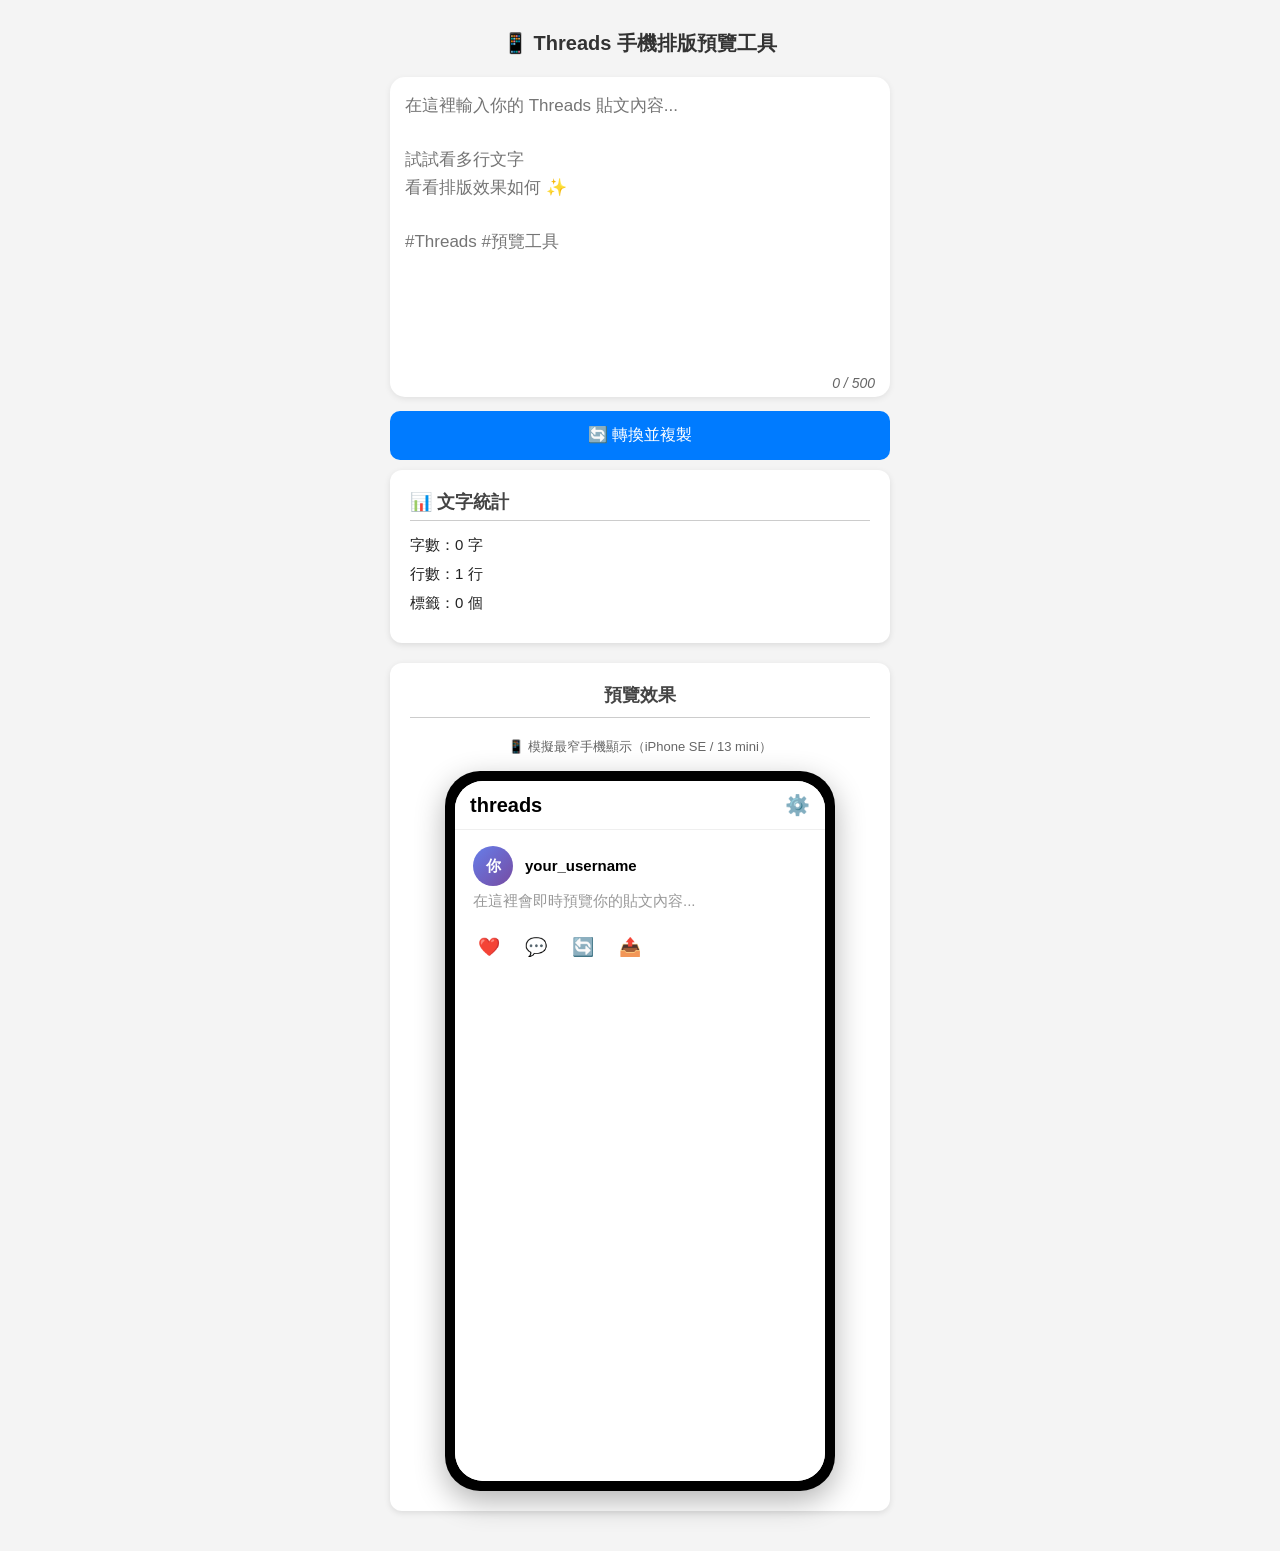
==== index.html @ c7e25f5c "2.3" ====
<!DOCTYPE html>
<html lang="zh-TW">

<head>
  <meta charset="UTF-8" />
  <meta name="viewport" content="width=device-width, initial-scale=1.0" />
  <title>Threads 手機排版預覽工具</title>
  <link rel="stylesheet" href="style.css" />
</head>

<body>
  <h2>📱 Threads 手機排版預覽工具</h2>

  <!-- 編輯區 -->
  <div class="textarea-container">
    <textarea 
      id="inputText" 
      maxlength="500" 
      placeholder="在這裡輸入你的 Threads 貼文內容...

試試看多行文字
看看排版效果如何 ✨

#Threads #預覽工具"></textarea>
    <span id="charCount">0 / 500</span>
  </div>

  <!-- 按鈕區 -->
  <button class="convert-btn blue" onclick="convertAndCopy()">🔄 轉換並複製</button>

  <!-- 統計資訊區 -->
  <div class="analysis-container">
    <h3>📊 文字統計</h3>
    <div id="wordCount">字數：0 字</div>
    <div id="lineCount">行數：0 行</div>
    <div id="hashtagCount">標籤：0 個</div>
  </div>

  <!-- Threads 手機預覽區 -->
  <div class="preview-section">
    <h3>預覽效果</h3>
    <p style="text-align: center; color: #666; font-size: 13px; margin-bottom: 15px;">
      📱 模擬最窄手機顯示（iPhone SE / 13 mini）
    </p>
    <div class="phone-mockup">
      <div class="phone-screen">
        <div class="threads-header">
          <div class="threads-logo">threads</div>
          <div class="settings-icon">⚙️</div>
        </div>
        
        <div class="threads-post">
          <div class="post-header">
            <div class="avatar">你</div>
            <div class="post-info">
              <div class="username">your_username</div>
            </div>
          </div>
          
          <div class="post-content" id="previewContent">
            在這裡會即時預覽你的貼文內容...
          </div>

          <div class="post-actions">
            <button class="action-btn">❤️</button>
            <button class="action-btn">💬</button>
            <button class="action-btn">🔄</button>
            <button class="action-btn">📤</button>
          </div>
        </div>
      </div>
    </div>
  </div>

  <!-- 提示訊息 -->
  <div class="toast" id="toast">已複製到剪貼簿！</div>

  <script src="script.js"></script>
</body>

</html>
---- style.css ----
/* 基礎樣式 */
body {
  width: 100vw;
  height: 100%;
  overflow-x: hidden;
  margin: 0;
  padding: 20px;
  font-family: Arial, sans-serif;
  background-color: #f4f4f4;
  text-align: center;
}

* {
  box-sizing: border-box;
  margin: 0;
  padding: 0;
}

h2 {
  color: #333;
  font-size: 20px;
  margin-top: 10px;
  margin-bottom: 20px;
}

/* 文字輸入區 */
.textarea-container {
  position: relative;
  width: 90%;
  max-width: 500px;
  margin: 0 auto 0 auto;
}

textarea {
  overflow-y: auto;
  width: 100%;
  height: 320px;
  font-size: 17px;
  line-height: 1.6;
  border: none;
  border-radius: 15px;
  padding: 15px;
  background-color: #fff;
  box-shadow: 0 2px 6px rgba(0, 0, 0, 0.08);
  resize: none;
  font-family: 'jfOpenHuninn', sans-serif;
  box-sizing: border-box;
}

textarea:focus {
  outline: none;
  box-shadow: 0 2px 10px rgba(0, 123, 255, 0.2);
}

#charCount {
  position: absolute;
  bottom: 10px;
  right: 15px;
  font-size: 14px;
  color: #666;
  font-family: Arial, sans-serif;
  font-style: italic;
}

#charCount.exceed {
  color: red;
  font-weight: bold;
}

/* 按鈕樣式 */
button {
  width: 90%;
  max-width: 500px;
  padding: 14px;
  font-size: 16px;
  border: none;
  border-radius: 10px;
  cursor: pointer;
  margin: 10px auto;
  display: block;
  transition: all 0.3s;
}

.convert-btn {
  color: white;
  transition: background-color 0.3s;
}

.convert-btn.blue {
  background-color: #007bff;
}

.convert-btn.orange {
  background-color: #ff9800;
}

.convert-btn.after {
  background-color: #28a745;
}

button:hover {
  opacity: 0.9;
  transform: translateY(-1px);
}

button:active {
  transform: translateY(0);
}

/* 統計分析區 */
.analysis-container {
  background-color: #fff;
  border-radius: 12px;
  box-shadow: 0 2px 6px rgba(0, 0, 0, 0.1);
  padding: 20px;
  width: 90%;
  max-width: 500px;
  margin-top: 0;
  margin-left: auto;
  margin-right: auto;
  text-align: left;
}

.analysis-container h3 {
  font-size: 18px;
  margin-bottom: 15px;
  color: #444;
  border-bottom: 1px solid #ccc;
  padding-bottom: 6px;
}

.analysis-container div {
  margin-bottom: 10px;
  font-size: 15px;
  color: #222;
  font-family: 'jfOpenHuninn', sans-serif;
}

/* Threads 預覽區 */
.preview-section {
  background-color: #fff;
  border-radius: 12px;
  box-shadow: 0 2px 6px rgba(0, 0, 0, 0.1);
  padding: 20px;
  width: 90%;
  max-width: 500px;
  margin: 20px auto;
}

.preview-section h3 {
  font-size: 18px;
  margin-bottom: 20px;
  color: #444;
  text-align: center;
  border-bottom: 1px solid #ccc;
  padding-bottom: 10px;
}

/* 手機模擬器 */
.phone-mockup {
  background: #000;
  border-radius: 35px;
  padding: 10px;
  box-shadow: 0 10px 30px rgba(0, 0, 0, 0.3);
  width: 100%;
  max-width: 390px;
  margin: 0 auto;
}

.phone-screen {
  background: #fff;
  border-radius: 28px;
  overflow: hidden;
  height: 700px;
  display: flex;
  flex-direction: column;
  width: 100%;
}

/* Threads 標題列 */
.threads-header {
  background: #fff;
  padding: 12px 15px;
  border-bottom: 1px solid #efefef;
  display: flex;
  align-items: center;
  justify-content: space-between;
  flex-shrink: 0;
}

.threads-logo {
  font-size: 20px;
  font-weight: 700;
  color: #000;
  font-family: -apple-system, BlinkMacSystemFont, "Segoe UI", Roboto, Helvetica, Arial, sans-serif;
}

.settings-icon {
  font-size: 20px;
}

/* Threads 貼文區 */
.threads-post {
  flex: 1;
  overflow-y: auto;
  padding: 16px 18px;
  background: #fff;
}

.post-header {
  display: flex;
  gap: 12px;
  margin-bottom: 4px;
  align-items: center;
  justify-content: flex-start;
}

.avatar {
  width: 40px;
  height: 40px;
  border-radius: 50%;
  background: linear-gradient(135deg, #667eea 0%, #764ba2 100%);
  display: flex;
  align-items: center;
  justify-content: center;
  color: white;
  font-weight: 600;
  flex-shrink: 0;
  font-size: 15px;
}

.post-info {
  flex: 0 1 auto;
  min-width: 0;
  display: flex;
  align-items: center;
}

.username {
  font-weight: 600;
  font-size: 15px;
  color: #000;
  font-family: -apple-system, BlinkMacSystemFont, "Segoe UI", Roboto, Helvetica, Arial, sans-serif;
  line-height: 1.2;
  white-space: nowrap;
  text-align: left;
}

.post-content {
  font-size: 15px;
  line-height: 1.4;
  color: #000;
  white-space: pre-wrap;
  word-wrap: break-word;
  word-break: normal;
  overflow-wrap: break-word;
  margin-top: 4px;
  font-family: 'jfOpenHuninn', -apple-system, BlinkMacSystemFont, "Segoe UI", Roboto, Helvetica, Arial, sans-serif;
  text-align: left;
  padding-right: 8px;
  min-height: 20px;
}

/* 貼文互動按鈕 */
.post-actions {
  display: flex;
  gap: 15px;
  margin-top: 12px;
  padding-top: 8px;
}

.action-btn {
  font-size: 18px;
  color: #666;
  cursor: pointer;
  background: none;
  border: none;
  padding: 5px;
  width: auto;
  margin: 0;
}

.action-btn:hover {
  opacity: 0.7;
  transform: scale(1.1);
}

/* 提示訊息 */
.toast {
  position: fixed;
  top: 20px;
  left: 50%;
  transform: translateX(-50%) translateY(-20px);
  background: #28a745;
  color: white;
  padding: 12px 20px;
  border-radius: 10px;
  box-shadow: 0 4px 12px rgba(0, 0, 0, 0.2);
  opacity: 0;
  transition: all 0.3s;
  z-index: 1000;
  font-size: 14px;
}

.toast.show {
  opacity: 1;
  transform: translateX(-50%) translateY(0);
}

/* 滾動條樣式 */
.threads-post::-webkit-scrollbar {
  width: 5px;
}

.threads-post::-webkit-scrollbar-track {
  background: #f1f1f1;
}

.threads-post::-webkit-scrollbar-thumb {
  background: #ccc;
  border-radius: 3px;
}

.threads-post::-webkit-scrollbar-thumb:hover {
  background: #999;
}

/* 字體 */
@font-face {
  font-family: 'jfOpenHuninn';
  src: url('fonts/jf-openhuninn-2.1.ttf') format('truetype');
  font-weight: normal;
  font-style: normal;
}

/* 響應式設計 */
@media (max-width: 600px) {
  body {
    padding: 15px;
  }

  h2 {
    font-size: 18px;
  }

  textarea {
    height: 280px;
    font-size: 16px;
  }

  .phone-mockup {
    max-width: 100%;
    width: 360px;
  }

  .phone-screen {
    height: 650px;
  }

  button {
    font-size: 15px;
    padding: 12px;
  }
  
  .preview-section {
    padding: 15px;
  }
}
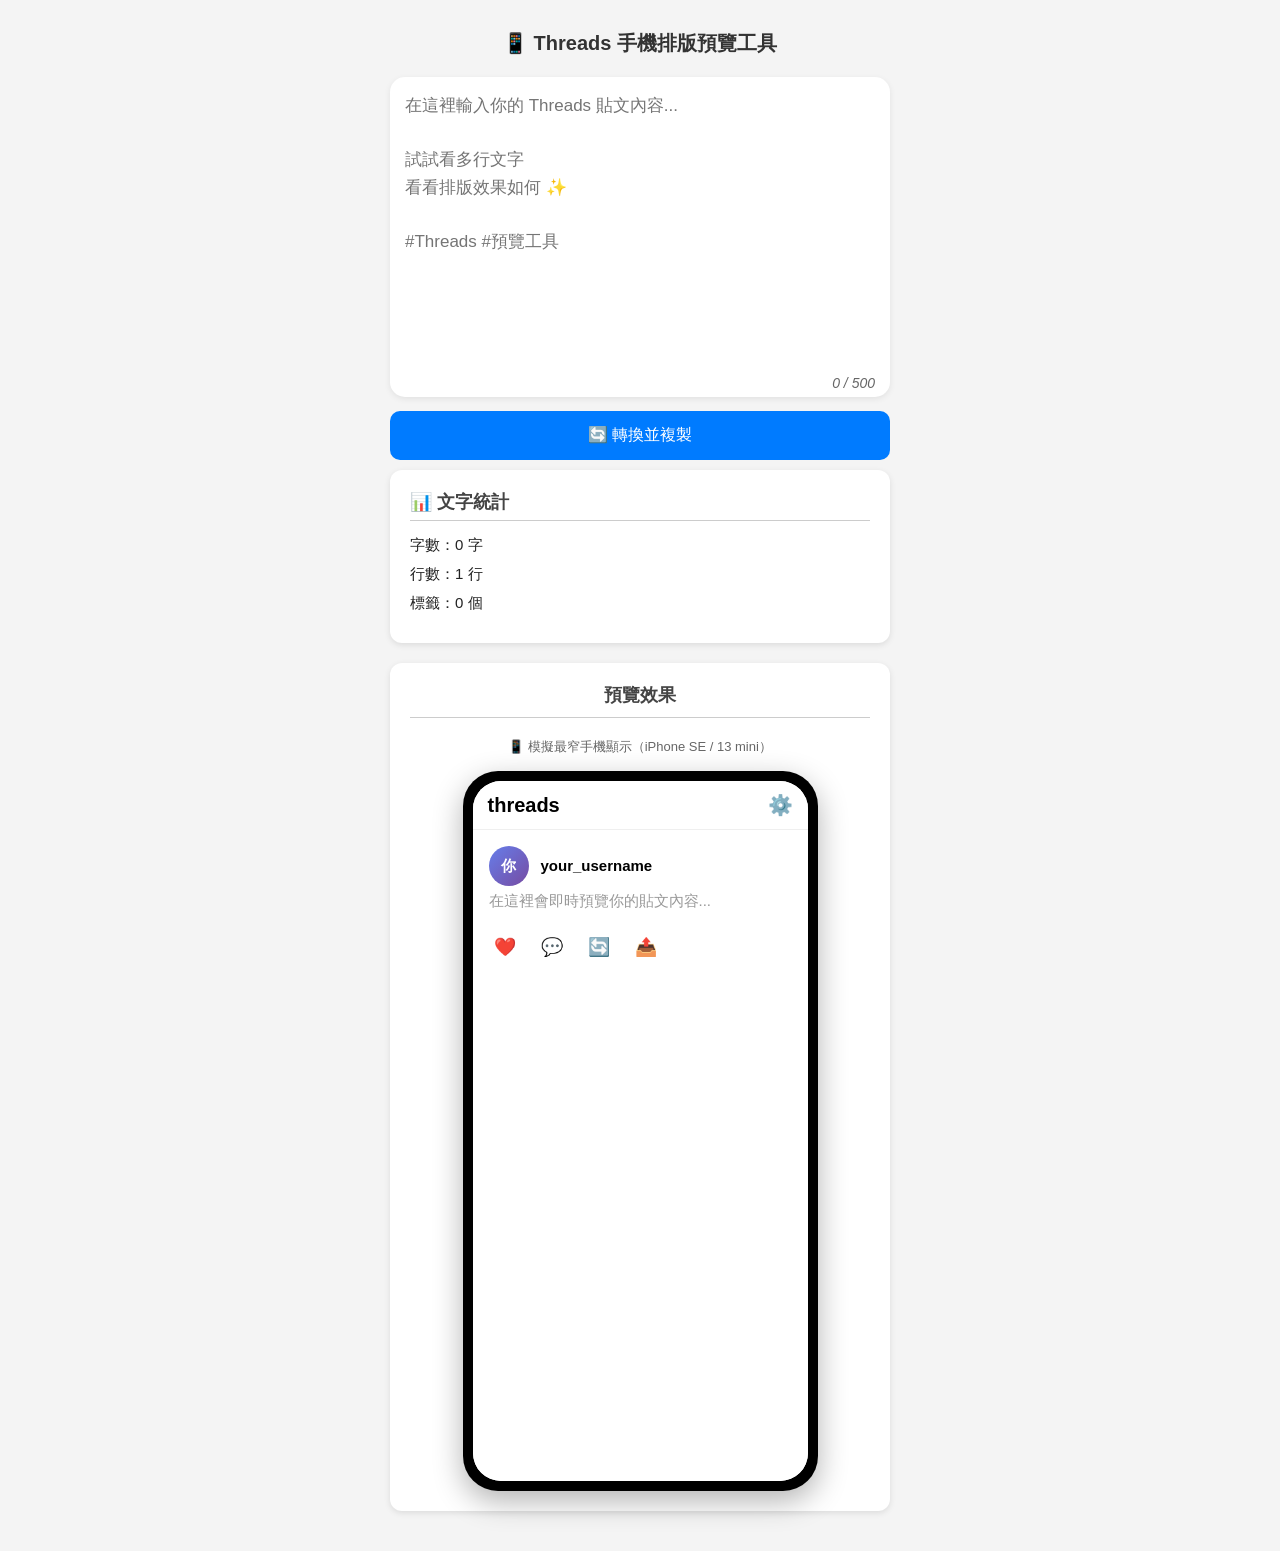
==== commit 98c9d365: "2.4 RWD" ====
--- a/index.html
+++ b/index.html
@@ -78,4 +78,4 @@
   <script src="script.js"></script>
 </body>
 
-</html>
+</html>
--- a/style.css
+++ b/style.css
@@ -163,7 +163,7 @@
   padding: 10px;
   box-shadow: 0 10px 30px rgba(0, 0, 0, 0.3);
   width: 100%;
-  max-width: 390px;
+  max-width: 355px;
   margin: 0 auto;
 }
 
@@ -203,7 +203,7 @@
 .threads-post {
   flex: 1;
   overflow-y: auto;
-  padding: 16px 18px;
+  padding: 16px 16px;
   background: #fff;
 }
 
@@ -257,8 +257,9 @@
   margin-top: 4px;
   font-family: 'jfOpenHuninn', -apple-system, BlinkMacSystemFont, "Segoe UI", Roboto, Helvetica, Arial, sans-serif;
   text-align: left;
-  padding-right: 8px;
+  padding-right: 4px;
   min-height: 20px;
+  max-width: 100%;
 }
 
 /* 貼文互動按鈕 */
@@ -350,7 +351,7 @@
 
   .phone-mockup {
     max-width: 100%;
-    width: 360px;
+    width: 335px;
   }
 
   .phone-screen {
@@ -365,4 +366,4 @@
   .preview-section {
     padding: 15px;
   }
-}
+}
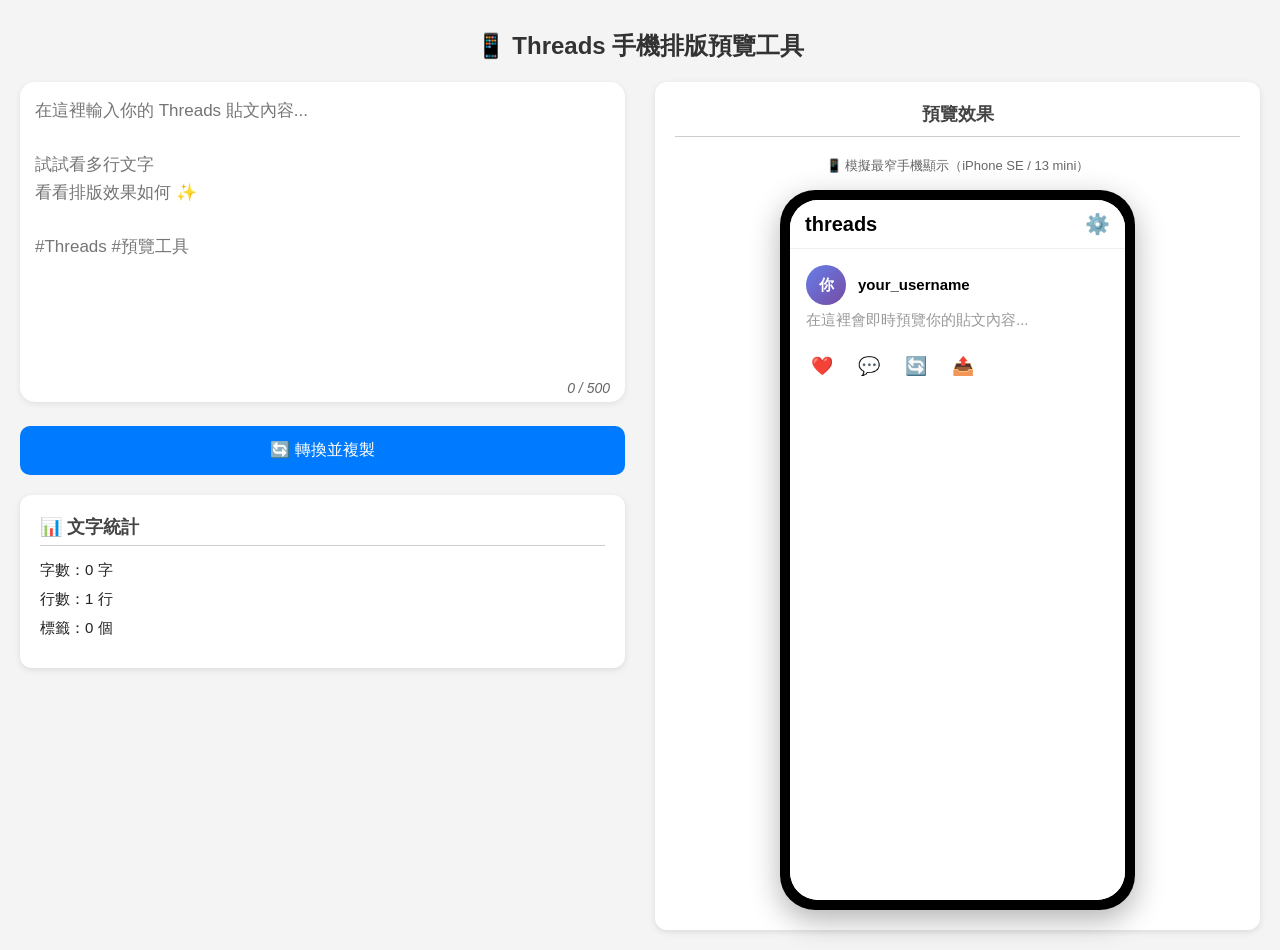
==== commit 2b3923fa: "2.5 RWD" ====
--- a/index.html
+++ b/index.html
@@ -11,61 +11,69 @@
 <body>
   <h2>📱 Threads 手機排版預覽工具</h2>
 
-  <!-- 編輯區 -->
-  <div class="textarea-container">
-    <textarea 
-      id="inputText" 
-      maxlength="500" 
-      placeholder="在這裡輸入你的 Threads 貼文內容...
+  <div class="main-container">
+    <!-- 左側：編輯區 -->
+    <div class="left-section">
+      <!-- 編輯區 -->
+      <div class="textarea-container">
+        <textarea 
+          id="inputText" 
+          maxlength="500" 
+          placeholder="在這裡輸入你的 Threads 貼文內容...
 
 試試看多行文字
 看看排版效果如何 ✨
 
 #Threads #預覽工具"></textarea>
-    <span id="charCount">0 / 500</span>
-  </div>
+        <span id="charCount">0 / 500</span>
+      </div>
 
-  <!-- 按鈕區 -->
-  <button class="convert-btn blue" onclick="convertAndCopy()">🔄 轉換並複製</button>
+      <!-- 按鈕區 -->
+      <button class="convert-btn blue" onclick="convertAndCopy()">🔄 轉換並複製</button>
 
-  <!-- 統計資訊區 -->
-  <div class="analysis-container">
-    <h3>📊 文字統計</h3>
-    <div id="wordCount">字數：0 字</div>
-    <div id="lineCount">行數：0 行</div>
-    <div id="hashtagCount">標籤：0 個</div>
-  </div>
+      <!-- 統計資訊區 -->
+      <div class="analysis-container">
+        <h3>📊 文字統計</h3>
+        <div id="wordCount">字數：0 字</div>
+        <div id="lineCount">行數：0 行</div>
+        <div id="hashtagCount">標籤：0 個</div>
+      </div>
+    </div>
 
-  <!-- Threads 手機預覽區 -->
-  <div class="preview-section">
-    <h3>預覽效果</h3>
-    <p style="text-align: center; color: #666; font-size: 13px; margin-bottom: 15px;">
-      📱 模擬最窄手機顯示（iPhone SE / 13 mini）
-    </p>
-    <div class="phone-mockup">
-      <div class="phone-screen">
-        <div class="threads-header">
-          <div class="threads-logo">threads</div>
-          <div class="settings-icon">⚙️</div>
-        </div>
-        
-        <div class="threads-post">
-          <div class="post-header">
-            <div class="avatar">你</div>
-            <div class="post-info">
-              <div class="username">your_username</div>
+    <!-- 右側：預覽區 -->
+    <div class="right-section">
+      <!-- Threads 手機預覽區 -->
+      <div class="preview-section">
+        <h3>預覽效果</h3>
+        <p style="text-align: center; color: #666; font-size: 13px; margin-bottom: 15px;">
+          📱 模擬最窄手機顯示（iPhone SE / 13 mini）
+        </p>
+        <div class="phone-mockup">
+          <div class="phone-screen">
+            <div class="threads-header">
+              <div class="threads-logo">threads</div>
+              <div class="settings-icon">⚙️</div>
             </div>
-          </div>
-          
-          <div class="post-content" id="previewContent">
-            在這裡會即時預覽你的貼文內容...
-          </div>
+            
+            <div class="threads-post">
+              <div class="post-header">
+                <div class="avatar">你</div>
+                <div class="post-info">
+                  <div class="username">your_username</div>
+                </div>
+              </div>
+              
+              <div class="post-content" id="previewContent">
+                在這裡會即時預覽你的貼文內容...
+              </div>
 
-          <div class="post-actions">
-            <button class="action-btn">❤️</button>
-            <button class="action-btn">💬</button>
-            <button class="action-btn">🔄</button>
-            <button class="action-btn">📤</button>
+              <div class="post-actions">
+                <button class="action-btn">❤️</button>
+                <button class="action-btn">💬</button>
+                <button class="action-btn">🔄</button>
+                <button class="action-btn">📤</button>
+              </div>
+            </div>
           </div>
         </div>
       </div>
--- a/style.css
+++ b/style.css
@@ -7,7 +7,6 @@
   padding: 20px;
   font-family: Arial, sans-serif;
   background-color: #f4f4f4;
-  text-align: center;
 }
 
 * {
@@ -18,17 +17,41 @@
 
 h2 {
   color: #333;
-  font-size: 20px;
+  font-size: 24px;
   margin-top: 10px;
   margin-bottom: 20px;
+  text-align: center;
+}
+
+/* 主容器 - 左右分割 */
+.main-container {
+  display: grid;
+  grid-template-columns: 1fr 1fr;
+  gap: 30px;
+  max-width: 1400px;
+  margin: 0 auto;
+  align-items: start;
+}
+
+/* 左側編輯區容器 */
+.left-section {
+  display: flex;
+  flex-direction: column;
+  gap: 20px;
+}
+
+/* 右側預覽區容器 */
+.right-section {
+  position: sticky;
+  top: 20px;
 }
 
 /* 文字輸入區 */
 .textarea-container {
   position: relative;
-  width: 90%;
-  max-width: 500px;
-  margin: 0 auto 0 auto;
+  width: 100%;
+  max-width: 100%;
+  margin: 0 auto;
 }
 
 textarea {
@@ -43,7 +66,7 @@
   background-color: #fff;
   box-shadow: 0 2px 6px rgba(0, 0, 0, 0.08);
   resize: none;
-  font-family: 'jfOpenHuninn', sans-serif;
+  font-family: Arial, sans-serif;
   box-sizing: border-box;
 }
 
@@ -69,14 +92,14 @@
 
 /* 按鈕樣式 */
 button {
-  width: 90%;
-  max-width: 500px;
+  width: 100%;
+  max-width: 100%;
   padding: 14px;
   font-size: 16px;
   border: none;
   border-radius: 10px;
   cursor: pointer;
-  margin: 10px auto;
+  margin: 0;
   display: block;
   transition: all 0.3s;
 }
@@ -113,11 +136,9 @@
   border-radius: 12px;
   box-shadow: 0 2px 6px rgba(0, 0, 0, 0.1);
   padding: 20px;
-  width: 90%;
-  max-width: 500px;
-  margin-top: 0;
-  margin-left: auto;
-  margin-right: auto;
+  width: 100%;
+  max-width: 100%;
+  margin: 0;
   text-align: left;
 }
 
@@ -133,7 +154,7 @@
   margin-bottom: 10px;
   font-size: 15px;
   color: #222;
-  font-family: 'jfOpenHuninn', sans-serif;
+  font-family: Arial, sans-serif;
 }
 
 /* Threads 預覽區 */
@@ -142,9 +163,9 @@
   border-radius: 12px;
   box-shadow: 0 2px 6px rgba(0, 0, 0, 0.1);
   padding: 20px;
-  width: 90%;
-  max-width: 500px;
-  margin: 20px auto;
+  width: 100%;
+  max-width: 100%;
+  margin: 0;
 }
 
 .preview-section h3 {
@@ -255,7 +276,7 @@
   word-break: normal;
   overflow-wrap: break-word;
   margin-top: 4px;
-  font-family: 'jfOpenHuninn', -apple-system, BlinkMacSystemFont, "Segoe UI", Roboto, Helvetica, Arial, sans-serif;
+  font-family: Arial, -apple-system, BlinkMacSystemFont, "Segoe UI", Roboto, Helvetica, sans-serif;
   text-align: left;
   padding-right: 4px;
   min-height: 20px;
@@ -326,15 +347,23 @@
   background: #999;
 }
 
-/* 字體 */
-@font-face {
-  font-family: 'jfOpenHuninn';
-  src: url('fonts/jf-openhuninn-2.1.ttf') format('truetype');
-  font-weight: normal;
-  font-style: normal;
-}
-
-/* 響應式設計 */
+/* 響應式設計 - 平板及手機 */
+@media (max-width: 968px) {
+  .main-container {
+    grid-template-columns: 1fr;
+    gap: 20px;
+  }
+
+  .right-section {
+    position: static;
+  }
+
+  h2 {
+    font-size: 20px;
+  }
+}
+
+/* 響應式設計 - 手機 */
 @media (max-width: 600px) {
   body {
     padding: 15px;
@@ -345,7 +374,7 @@
   }
 
   textarea {
-    height: 280px;
+    height: 250px;
     font-size: 16px;
   }
 
@@ -355,7 +384,7 @@
   }
 
   .phone-screen {
-    height: 650px;
+    height: 600px;
   }
 
   button {
@@ -366,4 +395,8 @@
   .preview-section {
     padding: 15px;
   }
+
+  .analysis-container {
+    padding: 15px;
+  }
 }
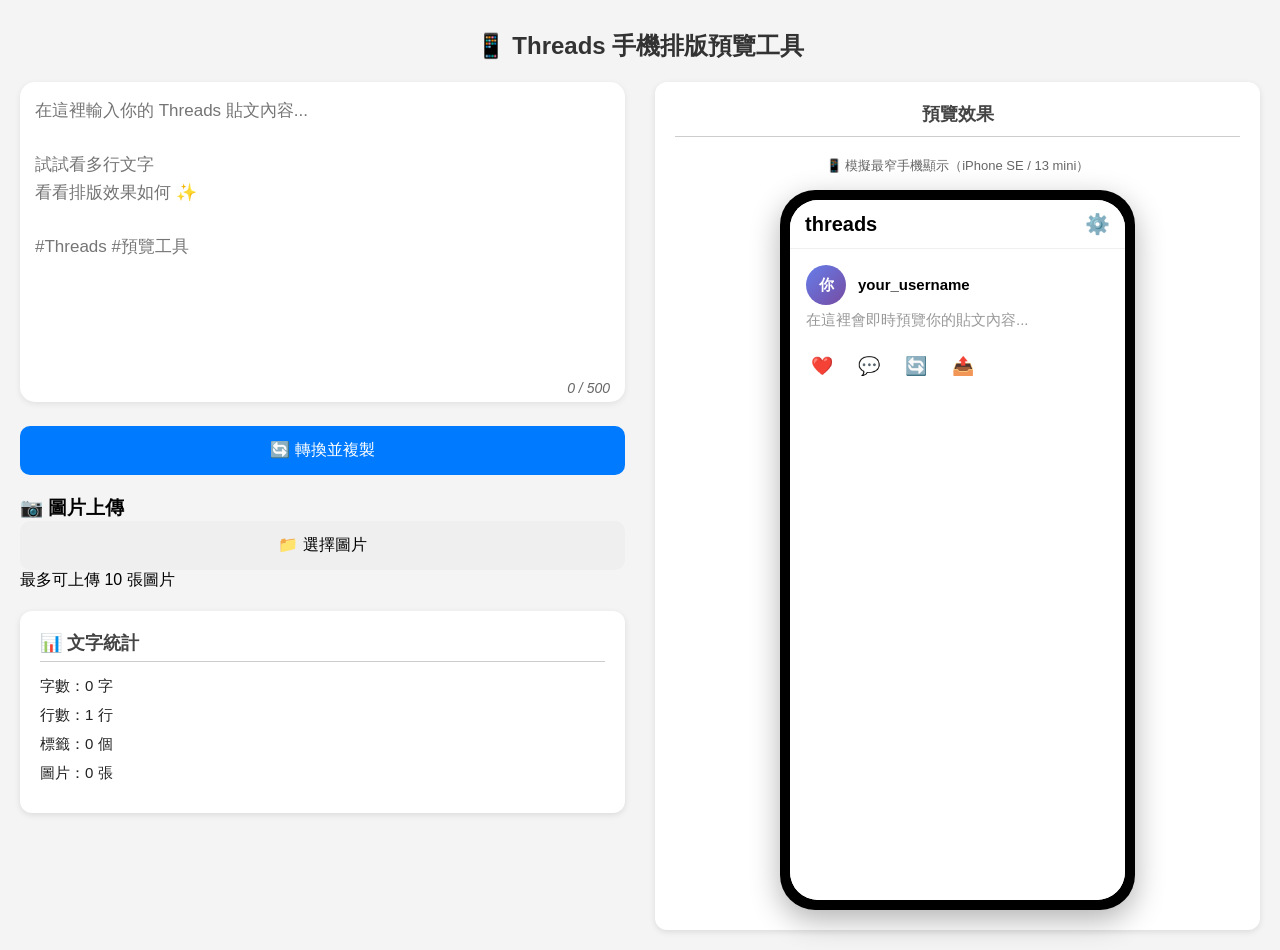
==== commit ac37cff7: "2.6" ====
--- a/index.html
+++ b/index.html
@@ -31,12 +31,26 @@
       <!-- 按鈕區 -->
       <button class="convert-btn blue" onclick="convertAndCopy()">🔄 轉換並複製</button>
 
+      <!-- 圖片上傳區 -->
+      <div class="image-upload-container">
+        <h3>📷 圖片上傳</h3>
+        <input type="file" id="imageInput" accept="image/*" multiple style="display: none;" onchange="handleImageUpload(event)" />
+        <button class="upload-btn" onclick="document.getElementById('imageInput').click()">
+          📁 選擇圖片
+        </button>
+        <p class="upload-hint">最多可上傳 10 張圖片</p>
+        
+        <!-- 圖片預覽區 -->
+        <div id="imagePreviewContainer" class="image-preview-grid"></div>
+      </div>
+
       <!-- 統計資訊區 -->
       <div class="analysis-container">
         <h3>📊 文字統計</h3>
         <div id="wordCount">字數：0 字</div>
         <div id="lineCount">行數：0 行</div>
         <div id="hashtagCount">標籤：0 個</div>
+        <div id="imageCount">圖片：0 張</div>
       </div>
     </div>
 
@@ -67,6 +81,9 @@
                 在這裡會即時預覽你的貼文內容...
               </div>
 
+              <!-- 預覽區的圖片 -->
+              <div id="previewImages" class="preview-images"></div>
+
               <div class="post-actions">
                 <button class="action-btn">❤️</button>
                 <button class="action-btn">💬</button>
@@ -86,4 +103,4 @@
   <script src="script.js"></script>
 </body>
 
-</html>+</html>
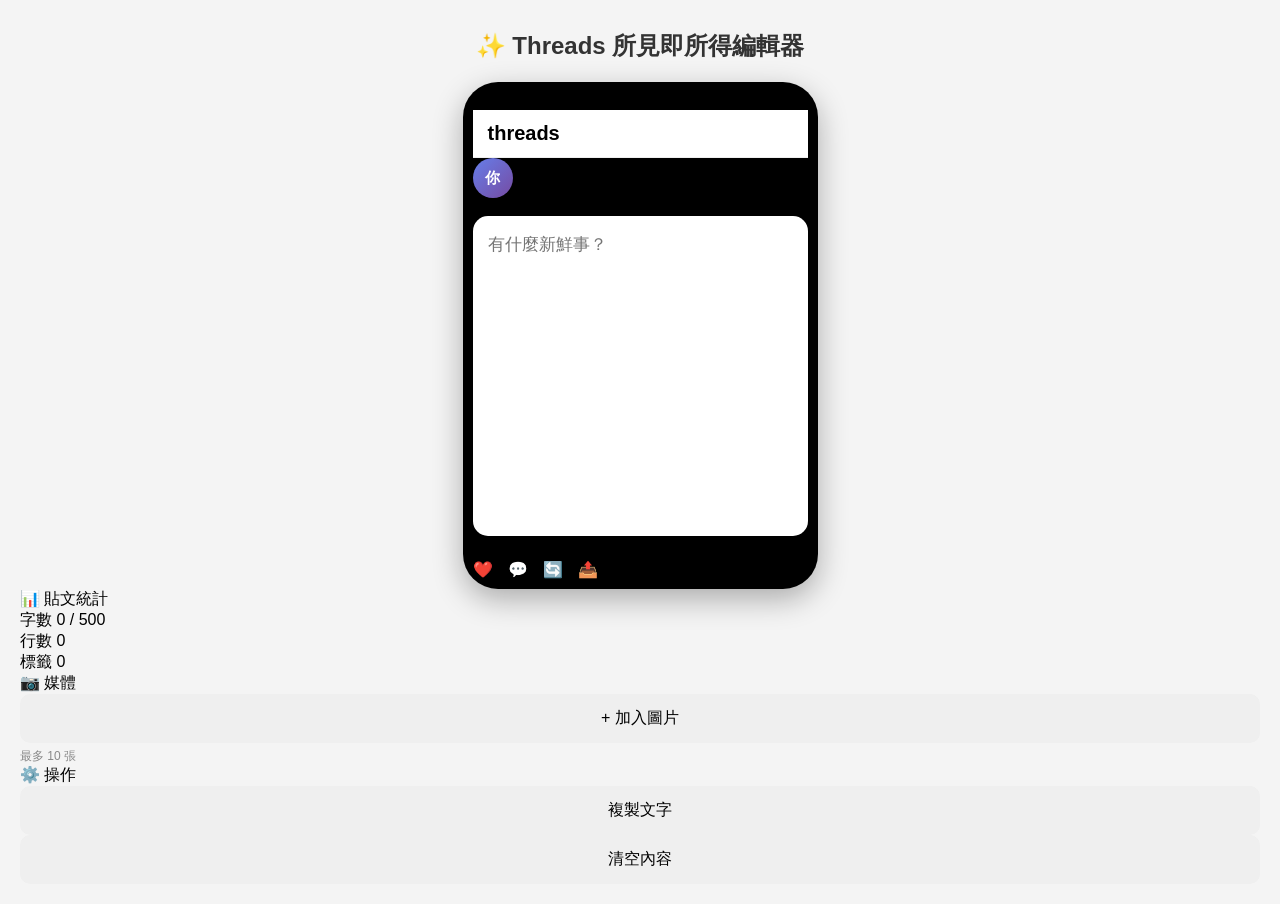
==== commit fdffdb12: "3.0" ====
--- a/index.html
+++ b/index.html
@@ -4,103 +4,78 @@
 <head>
   <meta charset="UTF-8" />
   <meta name="viewport" content="width=device-width, initial-scale=1.0" />
-  <title>Threads 手機排版預覽工具</title>
+  <title>Threads 所見即所得編輯器</title>
   <link rel="stylesheet" href="style.css" />
 </head>
 
 <body>
-  <h2>📱 Threads 手機排版預覽工具</h2>
 
-  <div class="main-container">
-    <!-- 左側：編輯區 -->
-    <div class="left-section">
-      <!-- 編輯區 -->
-      <div class="textarea-container">
-        <textarea 
-          id="inputText" 
-          maxlength="500" 
-          placeholder="在這裡輸入你的 Threads 貼文內容...
+  <h2>✨ Threads 所見即所得編輯器</h2>
 
-試試看多行文字
-看看排版效果如何 ✨
-
-#Threads #預覽工具"></textarea>
-        <span id="charCount">0 / 500</span>
+  <div class="wysiwyg-container">
+    
+    <div class="phone-mockup">
+      <div class="phone-status-bar">12:34</div>
+      
+      <div class="threads-header">
+        <div class="threads-logo">threads</div>
       </div>
 
-      <!-- 按鈕區 -->
-      <button class="convert-btn blue" onclick="convertAndCopy()">🔄 轉換並複製</button>
+      <div class="post-scroll-area">
+        <div class="post-layout">
+          <div class="avatar">你</div>
+          
+          <div class="post-body">
+            <div class="username">
+              your_username
+              <span class="time-ago">剛剛</span>
+            </div>
 
-      <!-- 圖片上傳區 -->
-      <div class="image-upload-container">
-        <h3>📷 圖片上傳</h3>
-        <input type="file" id="imageInput" accept="image/*" multiple style="display: none;" onchange="handleImageUpload(event)" />
-        <button class="upload-btn" onclick="document.getElementById('imageInput').click()">
-          📁 選擇圖片
-        </button>
-        <p class="upload-hint">最多可上傳 10 張圖片</p>
-        
-        <!-- 圖片預覽區 -->
-        <div id="imagePreviewContainer" class="image-preview-grid"></div>
-      </div>
+            <textarea 
+              id="wysiwyg-input" 
+              placeholder="有什麼新鮮事？" 
+              oninput="autoResize(this); updateStats();"></textarea>
 
-      <!-- 統計資訊區 -->
-      <div class="analysis-container">
-        <h3>📊 文字統計</h3>
-        <div id="wordCount">字數：0 字</div>
-        <div id="lineCount">行數：0 行</div>
-        <div id="hashtagCount">標籤：0 個</div>
-        <div id="imageCount">圖片：0 張</div>
-      </div>
-    </div>
+            <div id="preview-images-container" class="preview-images-grid"></div>
 
-    <!-- 右側：預覽區 -->
-    <div class="right-section">
-      <!-- Threads 手機預覽區 -->
-      <div class="preview-section">
-        <h3>預覽效果</h3>
-        <p style="text-align: center; color: #666; font-size: 13px; margin-bottom: 15px;">
-          📱 模擬最窄手機顯示（iPhone SE / 13 mini）
-        </p>
-        <div class="phone-mockup">
-          <div class="phone-screen">
-            <div class="threads-header">
-              <div class="threads-logo">threads</div>
-              <div class="settings-icon">⚙️</div>
-            </div>
-            
-            <div class="threads-post">
-              <div class="post-header">
-                <div class="avatar">你</div>
-                <div class="post-info">
-                  <div class="username">your_username</div>
-                </div>
-              </div>
-              
-              <div class="post-content" id="previewContent">
-                在這裡會即時預覽你的貼文內容...
-              </div>
-
-              <!-- 預覽區的圖片 -->
-              <div id="previewImages" class="preview-images"></div>
-
-              <div class="post-actions">
-                <button class="action-btn">❤️</button>
-                <button class="action-btn">💬</button>
-                <button class="action-btn">🔄</button>
-                <button class="action-btn">📤</button>
-              </div>
+            <div class="post-actions">
+              <span class="action-icon">❤️</span>
+              <span class="action-icon">💬</span>
+              <span class="action-icon">🔄</span>
+              <span class="action-icon">📤</span>
             </div>
           </div>
         </div>
       </div>
     </div>
+
+    <div class="tools-sidebar">
+      
+      <div class="tools-section">
+        <div class="tools-title">📊 貼文統計</div>
+        <div class="stat-item">字數 <span class="stat-value" id="char-count">0 / 500</span></div>
+        <div class="stat-item">行數 <span class="stat-value" id="line-count">0</span></div>
+        <div class="stat-item">標籤 <span class="stat-value" id="tag-count">0</span></div>
+      </div>
+
+      <div class="tools-section">
+        <div class="tools-title">📷 媒體</div>
+        <input type="file" id="img-input" accept="image/*" multiple style="display: none;" onchange="handleImages(event)">
+        <button class="btn-secondary" onclick="document.getElementById('img-input').click()">+ 加入圖片</button>
+        <div style="font-size: 12px; color: #888; margin-top: 5px;">最多 10 張</div>
+      </div>
+
+      <div class="tools-section">
+        <div class="tools-title">⚙️ 操作</div>
+        <button class="btn-primary" onclick="copyText()">複製文字</button>
+        <button class="btn-secondary" onclick="clearAll()">清空內容</button>
+      </div>
+    </div>
+
   </div>
 
-  <!-- 提示訊息 -->
-  <div class="toast" id="toast">已複製到剪貼簿！</div>
+  <div id="toast" class="toast">✅ 已複製文字！</div>
 
   <script src="script.js"></script>
 </body>
-
 </html>
--- a/style.css
+++ b/style.css
@@ -155,6 +155,160 @@
   font-size: 15px;
   color: #222;
   font-family: Arial, sans-serif;
+}
+
+/* 圖片上傳區 */
+.image-upload-container {
+  background-color: #fff;
+  border-radius: 12px;
+  box-shadow: 0 2px 6px rgba(0, 0, 0, 0.1);
+  padding: 20px;
+  width: 100%;
+  max-width: 100%;
+  margin: 0;
+}
+
+.image-upload-container h3 {
+  font-size: 18px;
+  margin-bottom: 15px;
+  color: #444;
+  border-bottom: 1px solid #ccc;
+  padding-bottom: 6px;
+}
+
+.upload-btn {
+  width: 100%;
+  padding: 12px;
+  background-color: #6c757d;
+  color: white;
+  border: none;
+  border-radius: 10px;
+  cursor: pointer;
+  font-size: 16px;
+  transition: all 0.3s;
+}
+
+.upload-btn:hover {
+  background-color: #5a6268;
+  transform: translateY(-1px);
+}
+
+.upload-hint {
+  font-size: 13px;
+  color: #666;
+  text-align: center;
+  margin-top: 8px;
+}
+
+/* 圖片預覽網格 */
+.image-preview-grid {
+  display: grid;
+  grid-template-columns: repeat(auto-fill, minmax(100px, 1fr));
+  gap: 10px;
+  margin-top: 15px;
+}
+
+.image-preview-item {
+  position: relative;
+  width: 100%;
+  padding-bottom: 100%;
+  background: #f0f0f0;
+  border-radius: 8px;
+  overflow: hidden;
+}
+
+.image-preview-item img {
+  position: absolute;
+  top: 0;
+  left: 0;
+  width: 100%;
+  height: 100%;
+  object-fit: cover;
+}
+
+.image-remove-btn {
+  position: absolute;
+  top: 5px;
+  right: 5px;
+  background: rgba(0, 0, 0, 0.6);
+  color: white;
+  border: none;
+  border-radius: 50%;
+  width: 24px;
+  height: 24px;
+  cursor: pointer;
+  font-size: 16px;
+  line-height: 1;
+  padding: 0;
+  display: flex;
+  align-items: center;
+  justify-content: center;
+}
+
+.image-remove-btn:hover {
+  background: rgba(0, 0, 0, 0.8);
+}
+
+/* 預覽區的圖片顯示 */
+.preview-images {
+  margin-top: 12px;
+  display: grid;
+  grid-template-columns: repeat(2, 1fr);
+  gap: 4px;
+  border-radius: 8px;
+  overflow: hidden;
+}
+
+.preview-images.single {
+  grid-template-columns: 1fr;
+}
+
+.preview-images.two {
+  grid-template-columns: repeat(2, 1fr);
+}
+
+.preview-images.three {
+  grid-template-columns: repeat(2, 1fr);
+}
+
+.preview-images.three .preview-image-item:first-child {
+  grid-column: 1 / -1;
+}
+
+.preview-images.four {
+  grid-template-columns: repeat(2, 1fr);
+}
+
+.preview-image-item {
+  position: relative;
+  width: 100%;
+  padding-bottom: 100%;
+  background: #f0f0f0;
+  overflow: hidden;
+}
+
+.preview-image-item img {
+  position: absolute;
+  top: 0;
+  left: 0;
+  width: 100%;
+  height: 100%;
+  object-fit: cover;
+}
+
+.preview-image-more {
+  position: absolute;
+  top: 0;
+  left: 0;
+  width: 100%;
+  height: 100%;
+  background: rgba(0, 0, 0, 0.5);
+  color: white;
+  display: flex;
+  align-items: center;
+  justify-content: center;
+  font-size: 24px;
+  font-weight: bold;
 }
 
 /* Threads 預覽區 */
@@ -399,4 +553,4 @@
   .analysis-container {
     padding: 15px;
   }
-}+}
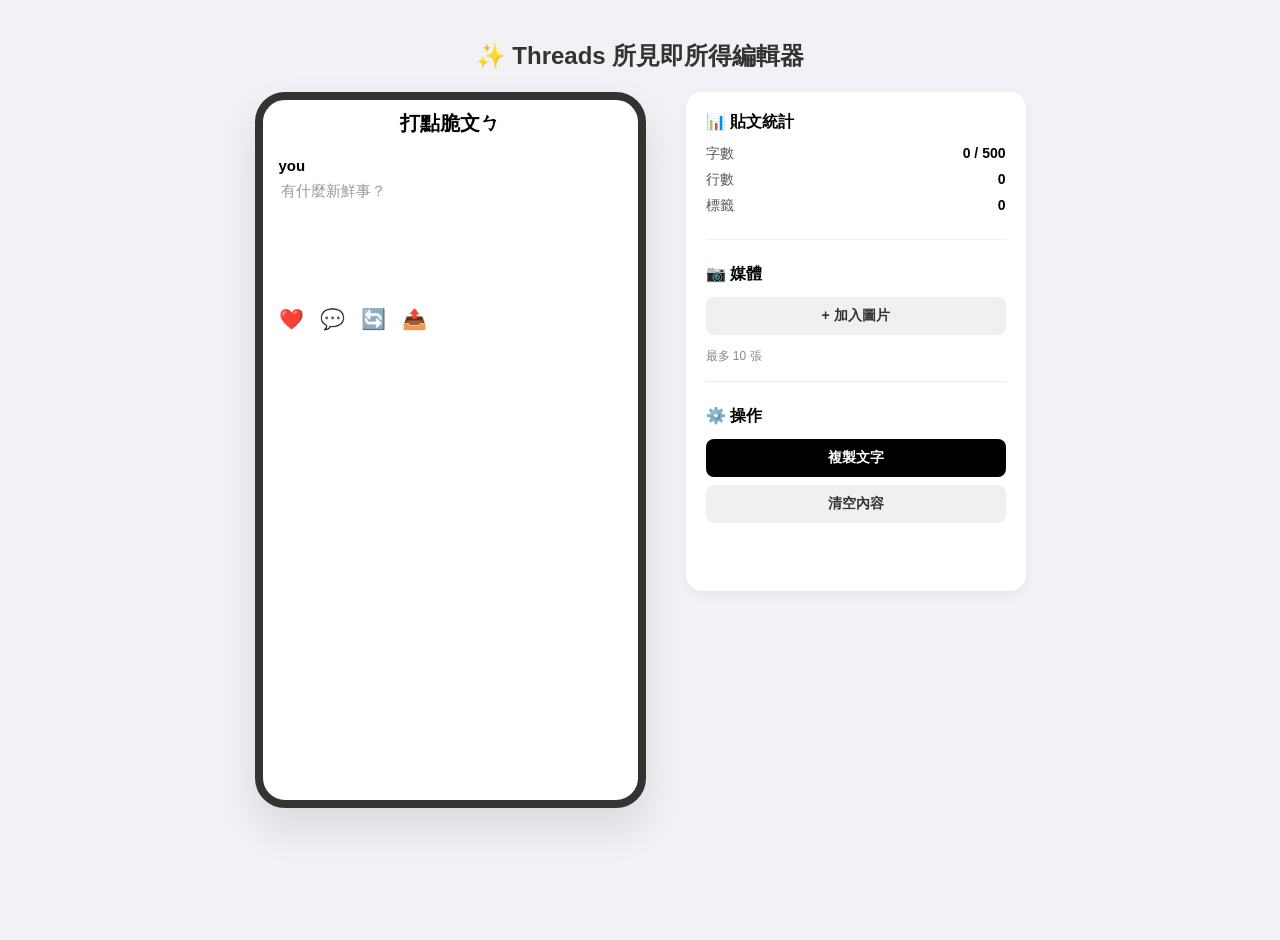
==== commit 3580552f: "3.1" ====
--- a/index.html
+++ b/index.html
@@ -15,20 +15,18 @@
   <div class="wysiwyg-container">
     
     <div class="phone-mockup">
-      <div class="phone-status-bar">12:34</div>
-      
+
       <div class="threads-header">
-        <div class="threads-logo">threads</div>
+        <div class="threads-logo">打點脆文ㄅ</div>
       </div>
 
       <div class="post-scroll-area">
         <div class="post-layout">
-          <div class="avatar">你</div>
+          <img src="head_icon.jpg" class="avatar" alt="頭貼" onerror="this.style.display='none'">
           
           <div class="post-body">
             <div class="username">
-              your_username
-              <span class="time-ago">剛剛</span>
+              you
             </div>
 
             <textarea 
--- a/style.css
+++ b/style.css
@@ -1,556 +1,257 @@
-/* 基礎樣式 */
+:root {
+  --bg-color: #f0f2f5;
+  --phone-border: #e2e2e2;
+  --threads-black: #000000;
+  --threads-gray: #999999;
+  --accent-color: #0095f6;
+}
+
 body {
-  width: 100vw;
-  height: 100%;
-  overflow-x: hidden;
+  font-family: -apple-system, BlinkMacSystemFont, "Segoe UI", Roboto, Helvetica, Arial, sans-serif;
+  background-color: var(--bg-color);
   margin: 0;
   padding: 20px;
-  font-family: Arial, sans-serif;
-  background-color: #f4f4f4;
-}
-
-* {
-  box-sizing: border-box;
-  margin: 0;
-  padding: 0;
+  display: flex;
+  flex-direction: column;
+  align-items: center;
+  min-height: 100vh;
 }
 
 h2 {
+  text-align: center;
+  margin-bottom: 20px;
   color: #333;
-  font-size: 24px;
+}
+
+/* 版面容器：手機在中間，工具在旁邊 */
+.wysiwyg-container {
+  display: flex;
+  flex-wrap: wrap;
+  justify-content: center;
+  gap: 40px;
+  width: 100%;
+  max-width: 1000px;
+}
+
+/* --- 手機模擬區 (核心) --- */
+.phone-mockup {
+  width: 375px; /* 模擬 iPhone SE / mini 寬度 */
+  background: #fff;
+  border-radius: 30px;
+  box-shadow: 0 20px 40px rgba(0,0,0,0.1);
+  border: 8px solid #333;
+  overflow: hidden;
+  position: relative;
+  height: 700px; /* 固定手機高度 */
+  display: flex;
+  flex-direction: column;
+}
+
+/* 手機頂部狀態列 */
+.phone-status-bar {
+  height: 44px;
+  display: flex;
+  justify-content: center;
+  align-items: center;
+  font-size: 14px;
+  font-weight: 600;
+  background: #fff;
+  z-index: 10;
+}
+
+/* Threads Header */
+.threads-header {
+  display: flex;
+  justify-content: center;
+  align-items: center;
+  padding: 10px 0;
+  position: relative;
+}
+.threads-logo {
+  font-weight: bold;
+  font-size: 20px;
+  font-family: sans-serif;
+}
+
+/* 貼文內容區 */
+.post-scroll-area {
+  flex: 1;
+  overflow-y: auto; /* 內容過長可捲動 */
+  padding: 0 16px;
+}
+
+.post-layout {
+  display: flex;
+  gap: 12px;
   margin-top: 10px;
-  margin-bottom: 20px;
-  text-align: center;
-}
-
-/* 主容器 - 左右分割 */
-.main-container {
-  display: grid;
-  grid-template-columns: 1fr 1fr;
-  gap: 30px;
-  max-width: 1400px;
-  margin: 0 auto;
-  align-items: start;
-}
-
-/* 左側編輯區容器 */
-.left-section {
-  display: flex;
-  flex-direction: column;
-  gap: 20px;
-}
-
-/* 右側預覽區容器 */
-.right-section {
-  position: sticky;
-  top: 20px;
-}
-
-/* 文字輸入區 */
-.textarea-container {
-  position: relative;
-  width: 100%;
-  max-width: 100%;
-  margin: 0 auto;
-}
-
-textarea {
-  overflow-y: auto;
-  width: 100%;
-  height: 320px;
-  font-size: 17px;
-  line-height: 1.6;
-  border: none;
-  border-radius: 15px;
-  padding: 15px;
-  background-color: #fff;
-  box-shadow: 0 2px 6px rgba(0, 0, 0, 0.08);
-  resize: none;
-  font-family: Arial, sans-serif;
-  box-sizing: border-box;
-}
-
-textarea:focus {
-  outline: none;
-  box-shadow: 0 2px 10px rgba(0, 123, 255, 0.2);
-}
-
-#charCount {
-  position: absolute;
-  bottom: 10px;
-  right: 15px;
-  font-size: 14px;
-  color: #666;
-  font-family: Arial, sans-serif;
-  font-style: italic;
-}
-
-#charCount.exceed {
-  color: red;
-  font-weight: bold;
-}
-
-/* 按鈕樣式 */
-button {
-  width: 100%;
-  max-width: 100%;
-  padding: 14px;
-  font-size: 16px;
-  border: none;
-  border-radius: 10px;
-  cursor: pointer;
-  margin: 0;
-  display: block;
-  transition: all 0.3s;
-}
-
-.convert-btn {
-  color: white;
-  transition: background-color 0.3s;
-}
-
-.convert-btn.blue {
-  background-color: #007bff;
-}
-
-.convert-btn.orange {
-  background-color: #ff9800;
-}
-
-.convert-btn.after {
-  background-color: #28a745;
-}
-
-button:hover {
-  opacity: 0.9;
-  transform: translateY(-1px);
-}
-
-button:active {
-  transform: translateY(0);
-}
-
-/* 統計分析區 */
-.analysis-container {
-  background-color: #fff;
-  border-radius: 12px;
-  box-shadow: 0 2px 6px rgba(0, 0, 0, 0.1);
-  padding: 20px;
-  width: 100%;
-  max-width: 100%;
-  margin: 0;
-  text-align: left;
-}
-
-.analysis-container h3 {
-  font-size: 18px;
-  margin-bottom: 15px;
-  color: #444;
-  border-bottom: 1px solid #ccc;
-  padding-bottom: 6px;
-}
-
-.analysis-container div {
-  margin-bottom: 10px;
-  font-size: 15px;
-  color: #222;
-  font-family: Arial, sans-serif;
-}
-
-/* 圖片上傳區 */
-.image-upload-container {
-  background-color: #fff;
-  border-radius: 12px;
-  box-shadow: 0 2px 6px rgba(0, 0, 0, 0.1);
-  padding: 20px;
-  width: 100%;
-  max-width: 100%;
-  margin: 0;
-}
-
-.image-upload-container h3 {
-  font-size: 18px;
-  margin-bottom: 15px;
-  color: #444;
-  border-bottom: 1px solid #ccc;
-  padding-bottom: 6px;
-}
-
-.upload-btn {
-  width: 100%;
-  padding: 12px;
-  background-color: #6c757d;
-  color: white;
-  border: none;
-  border-radius: 10px;
-  cursor: pointer;
-  font-size: 16px;
-  transition: all 0.3s;
-}
-
-.upload-btn:hover {
-  background-color: #5a6268;
-  transform: translateY(-1px);
-}
-
-.upload-hint {
-  font-size: 13px;
-  color: #666;
-  text-align: center;
-  margin-top: 8px;
-}
-
-/* 圖片預覽網格 */
-.image-preview-grid {
-  display: grid;
-  grid-template-columns: repeat(auto-fill, minmax(100px, 1fr));
-  gap: 10px;
-  margin-top: 15px;
-}
-
-.image-preview-item {
-  position: relative;
-  width: 100%;
-  padding-bottom: 100%;
-  background: #f0f0f0;
-  border-radius: 8px;
-  overflow: hidden;
-}
-
-.image-preview-item img {
-  position: absolute;
-  top: 0;
-  left: 0;
-  width: 100%;
-  height: 100%;
-  object-fit: cover;
-}
-
-.image-remove-btn {
-  position: absolute;
-  top: 5px;
-  right: 5px;
-  background: rgba(0, 0, 0, 0.6);
-  color: white;
-  border: none;
-  border-radius: 50%;
-  width: 24px;
-  height: 24px;
-  cursor: pointer;
-  font-size: 16px;
-  line-height: 1;
-  padding: 0;
-  display: flex;
-  align-items: center;
-  justify-content: center;
-}
-
-.image-remove-btn:hover {
-  background: rgba(0, 0, 0, 0.8);
-}
-
-/* 預覽區的圖片顯示 */
-.preview-images {
-  margin-top: 12px;
-  display: grid;
-  grid-template-columns: repeat(2, 1fr);
-  gap: 4px;
-  border-radius: 8px;
-  overflow: hidden;
-}
-
-.preview-images.single {
-  grid-template-columns: 1fr;
-}
-
-.preview-images.two {
-  grid-template-columns: repeat(2, 1fr);
-}
-
-.preview-images.three {
-  grid-template-columns: repeat(2, 1fr);
-}
-
-.preview-images.three .preview-image-item:first-child {
-  grid-column: 1 / -1;
-}
-
-.preview-images.four {
-  grid-template-columns: repeat(2, 1fr);
-}
-
-.preview-image-item {
-  position: relative;
-  width: 100%;
-  padding-bottom: 100%;
-  background: #f0f0f0;
-  overflow: hidden;
-}
-
-.preview-image-item img {
-  position: absolute;
-  top: 0;
-  left: 0;
-  width: 100%;
-  height: 100%;
-  object-fit: cover;
-}
-
-.preview-image-more {
-  position: absolute;
-  top: 0;
-  left: 0;
-  width: 100%;
-  height: 100%;
-  background: rgba(0, 0, 0, 0.5);
-  color: white;
-  display: flex;
-  align-items: center;
-  justify-content: center;
-  font-size: 24px;
-  font-weight: bold;
-}
-
-/* Threads 預覽區 */
-.preview-section {
-  background-color: #fff;
-  border-radius: 12px;
-  box-shadow: 0 2px 6px rgba(0, 0, 0, 0.1);
-  padding: 20px;
-  width: 100%;
-  max-width: 100%;
-  margin: 0;
-}
-
-.preview-section h3 {
-  font-size: 18px;
-  margin-bottom: 20px;
-  color: #444;
-  text-align: center;
-  border-bottom: 1px solid #ccc;
-  padding-bottom: 10px;
-}
-
-/* 手機模擬器 */
-.phone-mockup {
-  background: #000;
-  border-radius: 35px;
-  padding: 10px;
-  box-shadow: 0 10px 30px rgba(0, 0, 0, 0.3);
-  width: 100%;
-  max-width: 355px;
-  margin: 0 auto;
-}
-
-.phone-screen {
-  background: #fff;
-  border-radius: 28px;
-  overflow: hidden;
-  height: 700px;
-  display: flex;
-  flex-direction: column;
-  width: 100%;
-}
-
-/* Threads 標題列 */
-.threads-header {
-  background: #fff;
-  padding: 12px 15px;
-  border-bottom: 1px solid #efefef;
-  display: flex;
-  align-items: center;
-  justify-content: space-between;
-  flex-shrink: 0;
-}
-
-.threads-logo {
-  font-size: 20px;
-  font-weight: 700;
-  color: #000;
-  font-family: -apple-system, BlinkMacSystemFont, "Segoe UI", Roboto, Helvetica, Arial, sans-serif;
-}
-
-.settings-icon {
-  font-size: 20px;
-}
-
-/* Threads 貼文區 */
-.threads-post {
-  flex: 1;
-  overflow-y: auto;
-  padding: 16px 16px;
-  background: #fff;
-}
-
-.post-header {
-  display: flex;
-  gap: 12px;
-  margin-bottom: 4px;
-  align-items: center;
-  justify-content: flex-start;
 }
 
 .avatar {
   width: 40px;
   height: 40px;
+  background: #333;
+  color: #fff;
   border-radius: 50%;
-  background: linear-gradient(135deg, #667eea 0%, #764ba2 100%);
-  display: flex;
-  align-items: center;
-  justify-content: center;
-  color: white;
-  font-weight: 600;
+  display: flex;
+  align-items: center;
+  justify-content: center;
+  font-size: 14px;
   flex-shrink: 0;
-  font-size: 15px;
-}
-
-.post-info {
-  flex: 0 1 auto;
-  min-width: 0;
-  display: flex;
-  align-items: center;
+}
+
+.post-body {
+  flex: 1;
+  display: flex;
+  flex-direction: column;
 }
 
 .username {
   font-weight: 600;
   font-size: 15px;
+  margin-bottom: 4px;
+  display: flex;
+  justify-content: space-between;
+  width: 100%;
+}
+
+.time-ago {
+  color: var(--threads-gray);
+  font-weight: 400;
+}
+
+/* --- 核心編輯區 (Textarea 偽裝成普通文字) --- */
+#wysiwyg-input {
+  width: 100%;
+  border: none;
+  outline: none;
+  resize: none;
+  font-size: 15px;
+  line-height: 1.5;
+  font-family: inherit;
+  min-height: 100px;
+  margin-bottom: 10px;
+  background: transparent;
+  color: var(--threads-black);
+}
+
+#wysiwyg-input::placeholder {
+  color: var(--threads-gray);
+}
+
+/* 圖片預覽 */
+.preview-images-grid {
+  display: grid;
+  gap: 5px;
+  margin-bottom: 10px;
+  /* 簡易的格狀排版邏輯 */
+  grid-template-columns: repeat(auto-fit, minmax(100px, 1fr));
+}
+
+.preview-images-grid img {
+  width: 100%;
+  height: 150px;
+  object-fit: cover;
+  border-radius: 8px;
+  border: 1px solid #eee;
+}
+
+/* 底部互動按鈕 */
+.post-actions {
+  display: flex;
+  gap: 16px;
+  margin-top: 5px;
+  margin-bottom: 20px;
+  color: #333;
+}
+.action-icon {
+  font-size: 20px;
+  cursor: pointer;
+}
+
+/* --- 右側工具欄 --- */
+.tools-sidebar {
+  width: 300px;
+  background: #fff;
+  padding: 20px;
+  border-radius: 16px;
+  box-shadow: 0 4px 12px rgba(0,0,0,0.05);
+  height: fit-content;
+}
+
+.tools-section {
+  margin-bottom: 24px;
+  border-bottom: 1px solid #eee;
+  padding-bottom: 16px;
+}
+.tools-section:last-child {
+  border: none;
+}
+
+.tools-title {
+  font-size: 16px;
+  font-weight: 700;
+  margin-bottom: 12px;
+  display: flex;
+  align-items: center;
+  gap: 8px;
+}
+
+.stat-item {
+  display: flex;
+  justify-content: space-between;
+  margin-bottom: 8px;
+  font-size: 14px;
+  color: #555;
+}
+
+.stat-value {
+  font-weight: bold;
   color: #000;
-  font-family: -apple-system, BlinkMacSystemFont, "Segoe UI", Roboto, Helvetica, Arial, sans-serif;
-  line-height: 1.2;
-  white-space: nowrap;
-  text-align: left;
-}
-
-.post-content {
-  font-size: 15px;
-  line-height: 1.4;
-  color: #000;
-  white-space: pre-wrap;
-  word-wrap: break-word;
-  word-break: normal;
-  overflow-wrap: break-word;
-  margin-top: 4px;
-  font-family: Arial, -apple-system, BlinkMacSystemFont, "Segoe UI", Roboto, Helvetica, sans-serif;
-  text-align: left;
-  padding-right: 4px;
-  min-height: 20px;
-  max-width: 100%;
-}
-
-/* 貼文互動按鈕 */
-.post-actions {
-  display: flex;
-  gap: 15px;
-  margin-top: 12px;
-  padding-top: 8px;
-}
-
-.action-btn {
-  font-size: 18px;
-  color: #666;
+}
+
+button {
+  width: 100%;
+  padding: 10px;
+  border: none;
+  border-radius: 8px;
   cursor: pointer;
-  background: none;
-  border: none;
-  padding: 5px;
-  width: auto;
-  margin: 0;
-}
-
-.action-btn:hover {
-  opacity: 0.7;
-  transform: scale(1.1);
-}
-
-/* 提示訊息 */
+  font-size: 14px;
+  font-weight: 600;
+  transition: 0.2s;
+  margin-bottom: 8px;
+}
+
+.btn-primary {
+  background-color: var(--threads-black);
+  color: white;
+}
+.btn-primary:hover {
+  opacity: 0.8;
+}
+
+.btn-secondary {
+  background-color: #f0f0f0;
+  color: #333;
+}
+.btn-secondary:hover {
+  background-color: #e0e0e0;
+}
+
+/* Toast */
 .toast {
   position: fixed;
-  top: 20px;
+  bottom: 20px;
   left: 50%;
-  transform: translateX(-50%) translateY(-20px);
-  background: #28a745;
+  transform: translateX(-50%);
+  background: rgba(0,0,0,0.8);
   color: white;
-  padding: 12px 20px;
-  border-radius: 10px;
-  box-shadow: 0 4px 12px rgba(0, 0, 0, 0.2);
-  opacity: 0;
-  transition: all 0.3s;
-  z-index: 1000;
-  font-size: 14px;
-}
-
-.toast.show {
-  opacity: 1;
-  transform: translateX(-50%) translateY(0);
-}
-
-/* 滾動條樣式 */
-.threads-post::-webkit-scrollbar {
-  width: 5px;
-}
-
-.threads-post::-webkit-scrollbar-track {
-  background: #f1f1f1;
-}
-
-.threads-post::-webkit-scrollbar-thumb {
-  background: #ccc;
-  border-radius: 3px;
-}
-
-.threads-post::-webkit-scrollbar-thumb:hover {
-  background: #999;
-}
-
-/* 響應式設計 - 平板及手機 */
-@media (max-width: 968px) {
-  .main-container {
-    grid-template-columns: 1fr;
-    gap: 20px;
-  }
-
-  .right-section {
-    position: static;
-  }
-
-  h2 {
-    font-size: 20px;
-  }
-}
-
-/* 響應式設計 - 手機 */
-@media (max-width: 600px) {
-  body {
-    padding: 15px;
-  }
-
-  h2 {
-    font-size: 18px;
-  }
-
-  textarea {
-    height: 250px;
-    font-size: 16px;
-  }
-
-  .phone-mockup {
-    max-width: 100%;
-    width: 335px;
-  }
-
-  .phone-screen {
-    height: 600px;
-  }
-
-  button {
-    font-size: 15px;
-    padding: 12px;
-  }
-  
-  .preview-section {
-    padding: 15px;
-  }
-
-  .analysis-container {
-    padding: 15px;
-  }
-}
+  padding: 10px 20px;
+  border-radius: 20px;
+  display: none;
+  animation: fadeIn 0.3s;
+}
+
+@keyframes fadeIn {
+  from { opacity: 0; transform: translate(-50%, 20px); }
+  to { opacity: 1; transform: translate(-50%, 0); }
+}
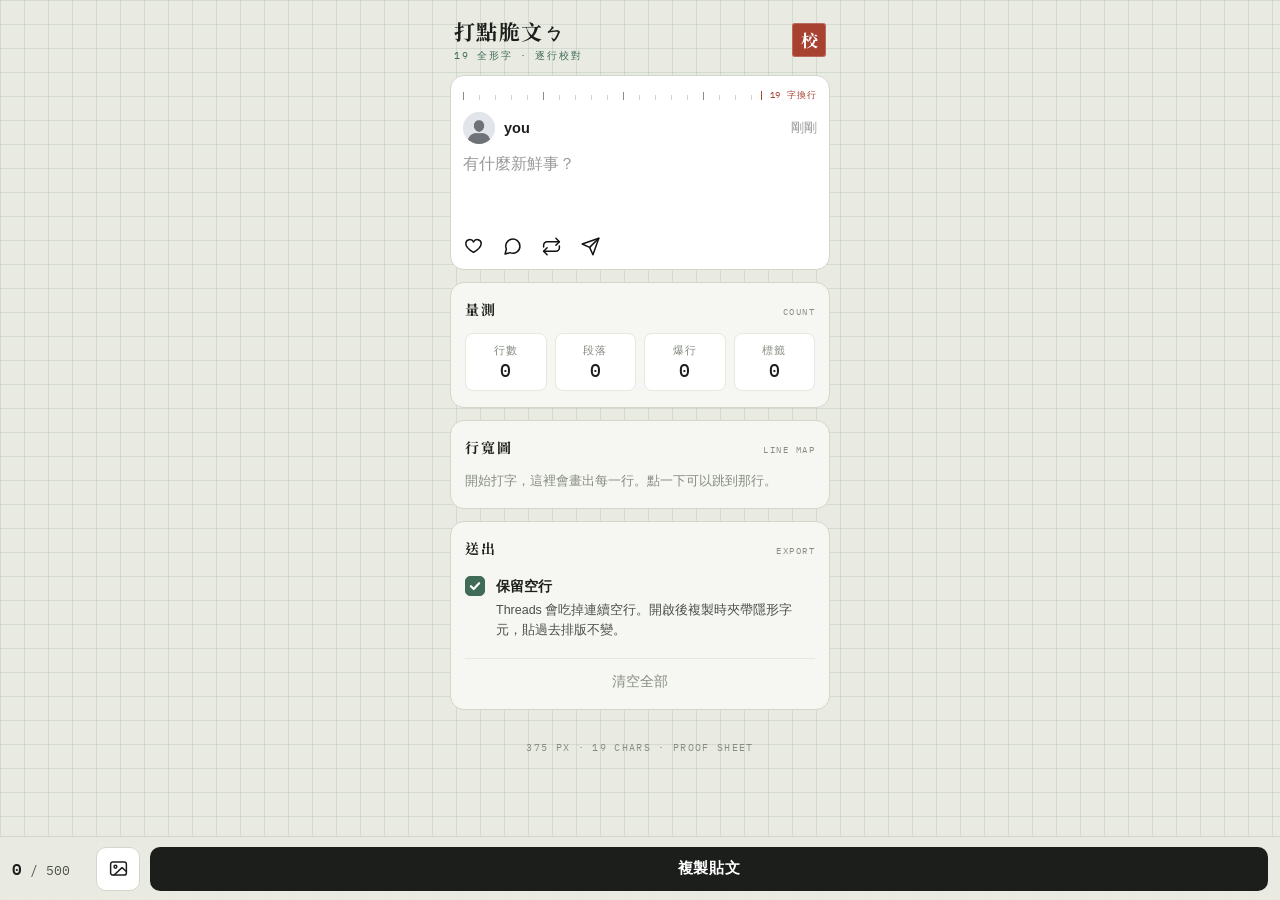
==== commit 44c307b6: "4.0 (vibe)" ====
--- a/index.html
+++ b/index.html
@@ -1,79 +1,835 @@
 <!DOCTYPE html>
-<html lang="zh-TW">
-
+<html lang="zh-Hant-TW">
 <head>
-  <meta charset="UTF-8" />
-  <meta name="viewport" content="width=device-width, initial-scale=1.0" />
-  <title>Threads 所見即所得編輯器</title>
-  <link rel="stylesheet" href="style.css" />
+<meta charset="UTF-8">
+<meta name="viewport" content="width=device-width, initial-scale=1, viewport-fit=cover">
+<meta name="theme-color" content="#E9EBE3">
+<meta name="apple-mobile-web-app-capable" content="yes">
+<meta name="apple-mobile-web-app-status-bar-style" content="default">
+<title>打點脆文ㄅ</title>
+
+<link rel="preconnect" href="https://fonts.googleapis.com">
+<link rel="preconnect" href="https://fonts.gstatic.com" crossorigin>
+<link href="https://fonts.googleapis.com/css2?family=IBM+Plex+Mono:wght@400;500;600&family=Noto+Serif+TC:wght@700&display=swap" rel="stylesheet">
+
+<style>
+/* ============================================================
+   稿紙 · 校對台   —   手機優先重寫版
+
+   ⚠️ 游標修正的核心規則（請勿在 #composer 的任何祖先加上）：
+      overflow:hidden + border-radius / -webkit-overflow-scrolling
+      / transform / filter / position:sticky / animation
+      以上都會讓 iOS WebView 把游標畫到別的圖層而看不見。
+      #composer 的祖先鏈刻意保持扁平乾淨。
+   ============================================================ */
+:root{
+  --paper:#E9EBE3;
+  --card:#FFFFFF;
+  --sheet:#F6F7F2;
+  --ink:#1C1E1B;
+  --ink-2:#4A5049;
+  --ink-3:#878D82;
+  --rule:#D3D7CA;
+  --rule-2:#E6E9DE;
+  --grid:#3F6B57;
+  --seal:#A8412F;
+
+  /* 19 全形字 × 16px = 304px。用 16px 是為了讓 iOS 不要自動放大頁面 */
+  --fs:16px;
+  --col:304px;
+
+  --f-display:"Noto Serif TC","Songti TC","Source Han Serif TC","MingLiU",serif;
+  --f-body:"PingFang TC","Noto Sans TC","Microsoft JhengHei","Heiti TC",-apple-system,BlinkMacSystemFont,sans-serif;
+  --f-mono:"IBM Plex Mono",ui-monospace,SFMono-Regular,Menlo,monospace;
+
+  --dock-h:64px;
+  --safe-b:env(safe-area-inset-bottom, 0px);
+}
+
+*{ box-sizing:border-box; -webkit-tap-highlight-color:transparent; }
+
+html{ -webkit-text-size-adjust:100%; text-size-adjust:100%; }
+
+body{
+  margin:0;
+  padding:0 8px calc(var(--dock-h) + var(--safe-b) + 24px);
+  font-family:var(--f-body);
+  color:var(--ink);
+  background-color:var(--paper);
+  background-image:
+    linear-gradient(rgba(63,107,87,.13) 1px, transparent 1px),
+    linear-gradient(90deg, rgba(63,107,87,.13) 1px, transparent 1px);
+  background-size:24px 24px;
+  -webkit-font-smoothing:antialiased;
+  overscroll-behavior-y:none;
+}
+
+.page{ max-width:360px; margin:0 auto; }
+
+::selection{ background:rgba(168,65,47,.14); }
+:focus-visible{ outline:2px solid var(--grid); outline-offset:2px; }
+
+/* ============================================================
+   刊頭
+   ============================================================ */
+.head{
+  display:flex; align-items:center; justify-content:space-between;
+  gap:12px;
+  padding:16px 4px 12px;
+}
+.head-title{
+  font-family:var(--f-display);
+  font-weight:700; font-size:21px;
+  letter-spacing:.06em;
+  margin:0;
+}
+.head-sub{
+  font-family:var(--f-mono);
+  font-size:9.5px; letter-spacing:.18em;
+  color:var(--grid);
+  text-transform:uppercase;
+  margin:3px 0 0;
+}
+.seal{
+  flex-shrink:0;
+  width:34px; height:34px;
+  background:var(--seal);
+  border-radius:3px;
+  display:grid; place-items:center;
+  font-family:var(--f-display);
+  font-weight:700; font-size:17px; color:#fff;
+  box-shadow:inset 0 0 0 1px rgba(255,255,255,.22);
+}
+
+/* ============================================================
+   編輯卡（= 預覽本身）
+   祖先鏈保持乾淨：無 overflow、無圓角裁切、無陰影、無動畫
+   ============================================================ */
+.composer-card{
+  background:var(--card);
+  border:1px solid var(--rule);
+  border-radius:14px;
+  padding:14px 12px 10px;
+}
+
+/* 字尺：每格 1 字，第 5/10/15 格加高，右端朱紅線 = 第 19 字 */
+.ruler-row{
+  display:flex; align-items:flex-end; justify-content:space-between;
+  gap:8px;
+  margin-bottom:12px;
+}
+.ruler{
+  width:100%;
+  max-width:var(--col);
+  height:9px;
+  border-right:1px solid var(--seal);
+  background-repeat:no-repeat;
+  background-position:left bottom, left bottom;
+  background-size:100% 8px, 100% 5px;
+  background-image:
+    repeating-linear-gradient(to right, var(--ink-3) 0 1px, transparent 1px 80px),
+    repeating-linear-gradient(to right, var(--rule) 0 1px, transparent 1px 16px);
+}
+.ruler-cap{
+  font-family:var(--f-mono);
+  font-size:9px; letter-spacing:.1em;
+  color:var(--seal);
+  white-space:nowrap;
+  line-height:1;
+  padding-bottom:1px;
+}
+
+.who{ display:flex; align-items:center; gap:9px; margin-bottom:8px; }
+.avatar{
+  width:32px; height:32px; border-radius:50%;
+  object-fit:cover; background:#EEE;
+  box-shadow:inset 0 0 0 1px rgba(0,0,0,.08);
+  flex-shrink:0;
+}
+.who-name{ font-size:14.5px; font-weight:600; }
+.who-time{ font-size:13px; color:#999; margin-left:auto; }
+
+#composer{
+  display:block;
+  width:100%;
+  max-width:var(--col);
+  min-height:calc(var(--fs) * 1.5 * 3);
+  border:0; outline:0; resize:none;
+  padding:0; margin:0;
+  background:transparent;
+  color:#000;
+  caret-color:#000;              /* 明確指定，避免被繼承成透明 */
+  font-family:var(--f-body);
+  font-size:var(--fs);           /* 16px：iOS 聚焦時不會放大頁面 */
+  line-height:1.5;
+  letter-spacing:0;
+  white-space:pre-wrap;
+  word-break:normal;
+  overflow-wrap:anywhere;        /* 中文任意斷行、英文單字不硬切 */
+  overflow:hidden;               /* 只加在輸入框自己身上，祖先不能加 */
+}
+#composer::placeholder{ color:#9A9A9A; }
+
+.media{
+  display:grid; gap:4px;
+  grid-template-columns:repeat(auto-fill, minmax(72px,1fr));
+  max-width:var(--col);
+  margin-top:10px;
+}
+.media:empty{ display:none; }
+.media-item{ position:relative; aspect-ratio:1/1; }
+.media-item img{
+  width:100%; height:100%;
+  object-fit:cover; border-radius:9px;
+  display:block;
+  box-shadow:inset 0 0 0 1px rgba(0,0,0,.07);
+}
+.media-x{
+  position:absolute; top:4px; right:4px;
+  width:26px; height:26px;
+  border:0; padding:0; margin:0;
+  border-radius:50%;
+  background:rgba(0,0,0,.6);
+  color:#fff; font-size:16px; line-height:1;
+  display:grid; place-items:center;
+  cursor:pointer;
+}
+
+.acts{ display:flex; gap:18px; margin:12px 0 2px; color:#111; }
+.acts svg{ display:block; }
+
+/* ============================================================
+   量測卡
+   ============================================================ */
+.card{
+  background:var(--sheet);
+  border:1px solid var(--rule);
+  border-radius:14px;
+  padding:16px 14px;
+  margin-top:12px;
+}
+.card-head{
+  display:flex; align-items:baseline; justify-content:space-between;
+  gap:10px; margin-bottom:14px;
+}
+.card-title{
+  font-family:var(--f-display);
+  font-weight:700; font-size:14px; letter-spacing:.14em;
+  margin:0;
+}
+.card-note{
+  font-family:var(--f-mono);
+  font-size:9px; letter-spacing:.16em; text-transform:uppercase;
+  color:var(--ink-3);
+}
+
+.stats{ display:flex; gap:8px; }
+.stat{
+  flex:1;
+  background:var(--card);
+  border:1px solid var(--rule-2);
+  border-radius:8px;
+  padding:10px;
+  text-align:center;
+}
+.stat-k{ font-size:10.5px; color:var(--ink-3); letter-spacing:.08em; margin-bottom:4px; }
+.stat-v{
+  font-family:var(--f-mono);
+  font-size:18px; font-weight:500; line-height:1;
+  font-variant-numeric:tabular-nums;
+}
+.stat-v.hot{ color:var(--seal); }
+
+.tags{ display:flex; flex-wrap:wrap; gap:5px; margin-top:12px; }
+.tags:empty{ display:none; }
+.tag{
+  font-family:var(--f-mono);
+  font-size:11.5px;
+  color:var(--grid);
+  background:rgba(63,107,87,.1);
+  border-radius:99px;
+  padding:4px 10px;
+}
+
+/* --- 行寬圖 --- */
+.map-wrap{ position:relative; }
+.map{ position:relative; }
+.map-limit{
+  position:absolute; top:0; bottom:0;
+  left:calc(26px + (100% - 26px) * .9047);   /* 19 / 21 */
+  width:1px; background:var(--seal); opacity:.5;
+  pointer-events:none;
+}
+.row{
+  display:flex; align-items:center; gap:8px;
+  height:22px;                 /* 觸控目標夠大 */
+  border:0; padding:0; margin:0;
+  background:none;
+  width:100%;
+  cursor:pointer;
+  font:inherit;
+  text-align:left;
+}
+.row:active .bar{ opacity:.55; }
+.row-n{
+  font-family:var(--f-mono); font-size:9.5px;
+  color:var(--ink-3); width:18px; text-align:right;
+  font-variant-numeric:tabular-nums; flex-shrink:0;
+}
+.track{ flex:1; height:6px; position:relative; }
+.bar{
+  position:absolute; left:0; top:0; height:100%;
+  background:var(--grid); border-radius:99px; min-width:3px;
+}
+.bar.over{ background:var(--seal); }
+.bar.blank{
+  background:none; height:0; top:3px;
+  border-top:1px dashed var(--rule);
+  width:22px !important; min-width:0; border-radius:0;
+}
+.map-empty{ font-size:12.5px; color:var(--ink-3); line-height:1.7; margin:0; }
+.map-legend{
+  margin-top:12px; font-size:11px; color:var(--ink-3);
+  display:none; align-items:center; gap:7px; line-height:1.5;
+}
+.map-legend.on{ display:flex; }
+.dot{ width:7px; height:7px; border-radius:50%; background:var(--seal); flex-shrink:0; }
+
+/* --- 選項 --- */
+.opt{ display:flex; gap:11px; align-items:flex-start; padding:4px 0; }
+.opt input{
+  appearance:none; -webkit-appearance:none;
+  width:20px; height:20px; flex-shrink:0; margin:0;
+  border:1px solid var(--rule); border-radius:5px;
+  background:var(--card);
+}
+.opt input:checked{
+  background-color:var(--grid); border-color:var(--grid);
+  background-image:url("data:image/svg+xml;utf8,<svg xmlns='http://www.w3.org/2000/svg' viewBox='0 0 12 12'><path d='M2.5 6.2l2.4 2.4 4.6-5' fill='none' stroke='white' stroke-width='1.9' stroke-linecap='round' stroke-linejoin='round'/></svg>");
+  background-size:14px; background-position:center; background-repeat:no-repeat;
+}
+.opt-t{ font-size:12.5px; line-height:1.6; color:var(--ink-2); }
+.opt-t b{ display:block; font-size:13.5px; color:var(--ink); margin-bottom:2px; }
+
+.link-btn{
+  width:100%;
+  background:none; border:0;
+  border-top:1px solid var(--rule-2);
+  margin-top:14px; padding:14px 0 2px;
+  font-family:var(--f-body); font-size:13.5px;
+  color:var(--ink-3);
+  cursor:pointer;
+}
+
+.foot{
+  text-align:center;
+  font-family:var(--f-mono);
+  font-size:9.5px; letter-spacing:.14em;
+  color:var(--ink-3);
+  padding:22px 0 4px;
+}
+
+/* ============================================================
+   底部工具列（拇指區）
+   不是 #composer 的祖先，可以安全使用 fixed
+   ============================================================ */
+.dock{
+  position:fixed;
+  left:0; right:0; bottom:0;
+  height:calc(var(--dock-h) + var(--safe-b));
+  padding:0 12px var(--safe-b);
+  display:flex; align-items:center; gap:10px;
+  background:rgba(233,235,227,.94);
+  border-top:1px solid var(--rule);
+}
+.dock-count{
+  font-family:var(--f-mono);
+  font-size:13px; font-variant-numeric:tabular-nums;
+  color:var(--ink-2);
+  min-width:74px;
+}
+.dock-count b{ font-size:16px; font-weight:600; color:var(--ink); }
+.dock-count.over b, .dock-count.over{ color:var(--seal); }
+
+.icon-btn{
+  width:44px; height:44px; flex-shrink:0;
+  border:1px solid var(--rule); border-radius:10px;
+  background:var(--card);
+  display:grid; place-items:center;
+  cursor:pointer; padding:0;
+}
+.dock-copy{
+  flex:1; height:44px;
+  border:0; border-radius:10px;
+  background:var(--ink); color:#fff;
+  font-family:var(--f-body); font-size:15px; font-weight:600;
+  letter-spacing:.05em;
+  cursor:pointer;
+}
+.dock-copy:active{ opacity:.82; }
+
+/* ============================================================
+   通知
+   ============================================================ */
+.toast{
+  position:fixed; left:12px; right:12px;
+  bottom:calc(var(--dock-h) + var(--safe-b) + 12px);
+  display:flex; align-items:center; gap:12px;
+  background:var(--ink); color:#fff;
+  padding:12px 12px 12px 16px;
+  border-radius:12px;
+  font-size:13.5px;
+  opacity:0; pointer-events:none;
+  transition:opacity .18s ease;
+  z-index:50;
+}
+.toast.on{ opacity:1; pointer-events:auto; }
+.toast-txt{ flex:1; }
+.toast-undo{
+  border:0; border-radius:8px;
+  background:rgba(255,255,255,.16); color:#fff;
+  font-family:var(--f-body); font-size:13px; font-weight:600;
+  padding:8px 14px; cursor:pointer;
+  display:none;
+}
+.toast-undo.on{ display:block; }
+
+.sr{ position:absolute; width:1px; height:1px; overflow:hidden; clip:rect(0,0,0,0); }
+
+@media (min-width:420px){
+  .page{ max-width:380px; }
+}
+@media (prefers-reduced-motion:reduce){
+  *{ transition-duration:.001ms !important; }
+}
+</style>
 </head>
 
 <body>
 
-  <h2>✨ Threads 所見即所得編輯器</h2>
-
-  <div class="wysiwyg-container">
-    
-    <div class="phone-mockup">
-
-      <div class="threads-header">
-        <div class="threads-logo">打點脆文ㄅ</div>
-      </div>
-
-      <div class="post-scroll-area">
-        <div class="post-layout">
-          <img src="head_icon.jpg" class="avatar" alt="頭貼" onerror="this.style.display='none'">
-          
-          <div class="post-body">
-            <div class="username">
-              you
-            </div>
-
-            <textarea 
-              id="wysiwyg-input" 
-              placeholder="有什麼新鮮事？" 
-              oninput="autoResize(this); updateStats();"></textarea>
-
-            <div id="preview-images-container" class="preview-images-grid"></div>
-
-            <div class="post-actions">
-              <span class="action-icon">❤️</span>
-              <span class="action-icon">💬</span>
-              <span class="action-icon">🔄</span>
-              <span class="action-icon">📤</span>
-            </div>
-          </div>
-        </div>
-      </div>
-    </div>
-
-    <div class="tools-sidebar">
-      
-      <div class="tools-section">
-        <div class="tools-title">📊 貼文統計</div>
-        <div class="stat-item">字數 <span class="stat-value" id="char-count">0 / 500</span></div>
-        <div class="stat-item">行數 <span class="stat-value" id="line-count">0</span></div>
-        <div class="stat-item">標籤 <span class="stat-value" id="tag-count">0</span></div>
-      </div>
-
-      <div class="tools-section">
-        <div class="tools-title">📷 媒體</div>
-        <input type="file" id="img-input" accept="image/*" multiple style="display: none;" onchange="handleImages(event)">
-        <button class="btn-secondary" onclick="document.getElementById('img-input').click()">+ 加入圖片</button>
-        <div style="font-size: 12px; color: #888; margin-top: 5px;">最多 10 張</div>
-      </div>
-
-      <div class="tools-section">
-        <div class="tools-title">⚙️ 操作</div>
-        <button class="btn-primary" onclick="copyText()">複製文字</button>
-        <button class="btn-secondary" onclick="clearAll()">清空內容</button>
-      </div>
-    </div>
-
-  </div>
-
-  <div id="toast" class="toast">✅ 已複製文字！</div>
-
-  <script src="script.js"></script>
+<div class="page">
+
+  <header class="head">
+    <div>
+      <h1 class="head-title">打點脆文ㄅ</h1>
+      <p class="head-sub">19 全形字 · 逐行校對</p>
+    </div>
+    <div class="seal" aria-hidden="true">校</div>
+  </header>
+
+  <!-- ===== 編輯卡（同時就是預覽） ===== -->
+  <main class="composer-card">
+
+    <div class="ruler-row">
+      <div class="ruler" aria-hidden="true"></div>
+      <span class="ruler-cap">19 字換行</span>
+    </div>
+
+    <div class="who">
+      <img id="avatar" class="avatar" src="head_icon.jpg" alt="你的頭貼">
+      <span class="who-name">you</span>
+      <span class="who-time">剛剛</span>
+    </div>
+
+    <label for="composer" class="sr">貼文內容</label>
+    <textarea id="composer"
+              placeholder="有什麼新鮮事？"
+              rows="3"
+              autocapitalize="none"
+              autocorrect="off"
+              spellcheck="false"
+              enterkeyhint="enter"></textarea>
+
+    <div id="media" class="media"></div>
+
+    <div class="acts" aria-hidden="true">
+      <svg width="21" height="21" viewBox="0 0 24 24" fill="none" stroke="currentColor" stroke-width="1.7" stroke-linecap="round" stroke-linejoin="round"><path d="M20.8 8.6c0 4.9-8.8 10.2-8.8 10.2S3.2 13.5 3.2 8.6a4.6 4.6 0 018.8-1.8 4.6 4.6 0 018.8 1.8z"/></svg>
+      <svg width="21" height="21" viewBox="0 0 24 24" fill="none" stroke="currentColor" stroke-width="1.7" stroke-linecap="round" stroke-linejoin="round"><path d="M20.5 11.6a8.1 8.1 0 01-11.3 7.4L3.5 20.5l1.5-5.6a8.1 8.1 0 1115.5-3.3z"/></svg>
+      <svg width="21" height="21" viewBox="0 0 24 24" fill="none" stroke="currentColor" stroke-width="1.7" stroke-linecap="round" stroke-linejoin="round"><path d="M17 2.5l4 4-4 4"/><path d="M3 12.5v-2a4 4 0 014-4h14"/><path d="M7 21.5l-4-4 4-4"/><path d="M21 11.5v2a4 4 0 01-4 4H3"/></svg>
+      <svg width="21" height="21" viewBox="0 0 24 24" fill="none" stroke="currentColor" stroke-width="1.7" stroke-linecap="round" stroke-linejoin="round"><path d="M21.5 2.5L11 13"/><path d="M21.5 2.5l-6.7 19-3.8-8.5-8.5-3.8 19-6.7z"/></svg>
+    </div>
+  </main>
+
+  <!-- ===== 量測 ===== -->
+  <section class="card">
+    <div class="card-head">
+      <h2 class="card-title">量測</h2>
+      <span class="card-note">Count</span>
+    </div>
+    <div class="stats">
+      <div class="stat"><div class="stat-k">行數</div><div class="stat-v" id="s-line">0</div></div>
+      <div class="stat"><div class="stat-k">段落</div><div class="stat-v" id="s-para">0</div></div>
+      <div class="stat"><div class="stat-k">爆行</div><div class="stat-v" id="s-over">0</div></div>
+      <div class="stat"><div class="stat-k">標籤</div><div class="stat-v" id="s-tag">0</div></div>
+    </div>
+    <div class="tags" id="tags"></div>
+  </section>
+
+  <section class="card">
+    <div class="card-head">
+      <h2 class="card-title">行寬圖</h2>
+      <span class="card-note">Line Map</span>
+    </div>
+    <div class="map-wrap">
+      <div class="map" id="map"><p class="map-empty">開始打字，這裡會畫出每一行。點一下可以跳到那行。</p></div>
+      <div class="map-limit" id="map-limit" hidden></div>
+    </div>
+    <div class="map-legend" id="legend">
+      <span class="dot"></span><span>紅線右側代表這行會被折下去。</span>
+    </div>
+  </section>
+
+  <section class="card">
+    <div class="card-head">
+      <h2 class="card-title">送出</h2>
+      <span class="card-note">Export</span>
+    </div>
+    <label class="opt">
+      <input type="checkbox" id="opt-zwsp" checked>
+      <span class="opt-t">
+        <b>保留空行</b>
+        Threads 會吃掉連續空行。開啟後複製時夾帶隱形字元，貼過去排版不變。
+      </span>
+    </label>
+    <button class="link-btn" id="btn-clear" type="button">清空全部</button>
+  </section>
+
+  <p class="foot">375 PX · 19 CHARS · PROOF SHEET</p>
+</div>
+
+<!-- ===== 底部工具列 ===== -->
+<div class="dock">
+  <span class="dock-count" id="dock-count"><b>0</b> / 500</span>
+  <input type="file" id="file" accept="image/*" multiple hidden>
+  <button class="icon-btn" id="btn-img" type="button" aria-label="加入圖片">
+    <svg width="21" height="21" viewBox="0 0 24 24" fill="none" stroke="#1C1E1B" stroke-width="1.7" stroke-linecap="round" stroke-linejoin="round"><rect x="3" y="4.5" width="18" height="15" rx="2.5"/><circle cx="8.5" cy="10" r="1.6"/><path d="M21 15.5l-5-4.5-9 8.5"/></svg>
+  </button>
+  <button class="dock-copy" id="btn-copy" type="button">複製貼文</button>
+</div>
+
+<div class="toast" id="toast" role="status" aria-live="polite">
+  <span class="toast-txt" id="toast-txt"></span>
+  <button class="toast-undo" id="toast-undo" type="button">復原</button>
+</div>
+
+<script>
+'use strict';
+
+var MAX_CHARS = 500, MAX_IMG = 10, LINE_W = 19, MAP_MAX = 21, ZWSP = '\u200B';
+
+var AVATAR_FALLBACK = 'data:image/svg+xml;utf8,' + encodeURIComponent(
+  '<svg xmlns="http://www.w3.org/2000/svg" viewBox="0 0 36 36">' +
+  '<rect width="36" height="36" fill="#E4E6EB"/>' +
+  '<circle cx="18" cy="14" r="6" fill="#B0B3B8"/>' +
+  '<path d="M6 34c0-6.6 5.4-10 12-10s12 3.4 12 10z" fill="#B0B3B8"/></svg>');
+
+var $ = function(id){ return document.getElementById(id); };
+var composer = $('composer');
+var images = [], snapshot = null, toastTimer = null, pending = false;
+
+/* ============================================================
+   字寬：全形 1 位、半形 0.5 位
+   ============================================================ */
+var WIDE = [[0x1100,0x115F],[0x2E80,0x303E],[0x3041,0x33FF],[0x3400,0x4DBF],
+            [0x4E00,0x9FFF],[0xA000,0xA4CF],[0xAC00,0xD7A3],[0xF900,0xFAFF],
+            [0xFE10,0xFE19],[0xFE30,0xFE6F],[0xFF00,0xFF60],[0xFFE0,0xFFE6],
+            [0x2600,0x27BF],[0x1F300,0x1FAFF],[0x20000,0x3FFFD]];
+
+function wide(cp){
+  for (var i=0;i<WIDE.length;i++) if (cp>=WIDE[i][0] && cp<=WIDE[i][1]) return true;
+  return false;
+}
+function width(str){
+  var w = 0;
+  for (var ch of str){
+    var cp = ch.codePointAt(0);
+    if (cp===0x200B || cp===0xFE0F || cp===0x200D) continue;
+    w += wide(cp) ? 1 : 0.5;
+  }
+  return w;
+}
+
+var seg = (window.Intl && Intl.Segmenter)
+  ? new Intl.Segmenter('zh-Hant',{granularity:'grapheme'}) : null;
+
+function countChars(s){
+  if (!s) return 0;
+  if (seg){ var n=0; for (var _ of seg.segment(s)) n++; return n; }
+  return Array.from(s).length;
+}
+
+/* ============================================================
+   輸入：長高必須同步做，統計丟到下一幀
+   ============================================================ */
+function grow(){
+  composer.style.height = '0px';
+  composer.style.height = composer.scrollHeight + 'px';
+}
+
+function onInput(){
+  grow();                        // 同步：不做的話文字會被蓋住
+  if (pending) return;
+  pending = true;
+  requestAnimationFrame(function(){ pending = false; render(); });
+}
+
+/* ============================================================
+   渲染
+   ============================================================ */
+function render(){
+  var text = composer.value;
+  var chars = countChars(text);
+  var over = chars > MAX_CHARS;
+
+  var dc = $('dock-count');
+  dc.innerHTML = '<b>' + chars + '</b> / ' + MAX_CHARS;
+  dc.classList.toggle('over', over);
+
+  var lines = text.length === 0 ? [] : text.split(/\r\n|\r|\n/);
+  var widths = lines.map(width);
+  var overLines = widths.filter(function(w){ return w > LINE_W; }).length;
+
+  $('s-line').textContent = lines.length;
+  $('s-para').textContent = lines.filter(function(l){ return l.trim() !== ''; }).length;
+  $('s-tag').textContent = (text.match(/#[\w\u4E00-\u9FFF\u3400-\u4DBF]+/g) || []).length;
+
+  var so = $('s-over');
+  so.textContent = overLines;
+  so.classList.toggle('hot', overLines > 0);
+
+  renderTags(text);
+  renderMap(lines, widths, overLines);
+}
+
+function renderTags(text){
+  var tags = text.match(/#[\w\u4E00-\u9FFF\u3400-\u4DBF]+/g) || [];
+  var uniq = [], frag = document.createDocumentFragment();
+  tags.forEach(function(t){ if (uniq.indexOf(t) < 0) uniq.push(t); });
+  uniq.slice(0,12).forEach(function(t){
+    var s = document.createElement('span');
+    s.className = 'tag'; s.textContent = t;
+    frag.appendChild(s);
+  });
+  $('tags').replaceChildren(frag);
+}
+
+function renderMap(lines, widths, overLines){
+  var map = $('map'), limit = $('map-limit');
+
+  if (lines.length === 0){
+    var p = document.createElement('p');
+    p.className = 'map-empty';
+    p.textContent = '開始打字，這裡會畫出每一行。點一下可以跳到那行。';
+    map.replaceChildren(p);
+    limit.hidden = true;
+    $('legend').classList.remove('on');
+    return;
+  }
+
+  limit.hidden = false;
+  var frag = document.createDocumentFragment(), offset = 0;
+
+  lines.forEach(function(line, i){
+    var w = widths[i], isOver = w > LINE_W;
+    var start = offset;
+    offset += line.length + 1;
+
+    var row = document.createElement('button');
+    row.type = 'button';
+    row.className = 'row';
+    row.setAttribute('aria-label', '跳到第 ' + (i+1) + ' 行，' + w + ' 全形位');
+    row.addEventListener('click', jumpTo.bind(null, start, start + line.length));
+
+    var n = document.createElement('span');
+    n.className = 'row-n'; n.textContent = i + 1;
+
+    var track = document.createElement('span');
+    track.className = 'track';
+
+    var bar = document.createElement('span');
+    bar.className = 'bar' + (isOver ? ' over' : '') + (w === 0 ? ' blank' : '');
+    bar.style.width = Math.min(w / MAP_MAX, 1) * 100 + '%';
+
+    track.appendChild(bar);
+    row.appendChild(n); row.appendChild(track);
+    frag.appendChild(row);
+  });
+
+  map.replaceChildren(frag);
+  $('legend').classList.toggle('on', overLines > 0);
+}
+
+function jumpTo(start, end){
+  composer.focus();
+  try { composer.setSelectionRange(start, end); } catch (e) {}
+}
+
+/* ============================================================
+   圖片
+   ============================================================ */
+function addFiles(list){
+  var picked = Array.prototype.filter.call(list, function(f){
+    return f.type.indexOf('image/') === 0;
+  });
+  if (!picked.length) return;
+
+  var room = MAX_IMG - images.length;
+  picked.slice(0, room).forEach(function(f){
+    images.push({ url: URL.createObjectURL(f), name: f.name });
+  });
+  renderMedia();
+
+  if (picked.length > room){
+    toast(room === 0
+      ? '已經有 ' + MAX_IMG + ' 張了，先移除幾張再加。'
+      : '上限 ' + MAX_IMG + ' 張，這次加了 ' + room + ' 張。');
+  }
+}
+
+function renderMedia(){
+  var frag = document.createDocumentFragment();
+  images.forEach(function(img, i){
+    var item = document.createElement('div');
+    item.className = 'media-item';
+
+    var pic = document.createElement('img');
+    pic.src = img.url; pic.alt = img.name || '已加入的圖片';
+
+    var x = document.createElement('button');
+    x.type = 'button'; x.className = 'media-x';
+    x.innerHTML = '&times;';
+    x.setAttribute('aria-label', '移除第 ' + (i+1) + ' 張圖片');
+    x.addEventListener('click', removeImage.bind(null, i));
+
+    item.appendChild(pic); item.appendChild(x);
+    frag.appendChild(item);
+  });
+  $('media').replaceChildren(frag);
+}
+
+function removeImage(i){
+  URL.revokeObjectURL(images[i].url);
+  images.splice(i, 1);
+  renderMedia();
+}
+
+/* ============================================================
+   複製 / 清空
+   ============================================================ */
+function copyPost(){
+  var raw = composer.value;
+  if (raw.trim() === ''){ toast('還沒有內容可以複製。'); composer.focus(); return; }
+
+  var out = raw.replace(/\r\n/g, '\n');
+  if ($('opt-zwsp').checked) out = out.replace(/\n/g, '\n' + ZWSP);
+
+  var done = function(){ toast($('opt-zwsp').checked ? '已複製，空行保留。' : '已複製。'); };
+
+  if (navigator.clipboard && window.isSecureContext){
+    navigator.clipboard.writeText(out).then(done, function(){ legacy(out, done); });
+  } else {
+    legacy(out, done);
+  }
+}
+
+function legacy(text, done){
+  var ta = document.createElement('textarea');
+  ta.value = text;
+  ta.setAttribute('readonly','');
+  ta.style.cssText = 'position:fixed;top:0;left:-9999px;opacity:0';
+  document.body.appendChild(ta);
+  ta.select();
+  ta.setSelectionRange(0, text.length);
+  var ok = false;
+  try { ok = document.execCommand('copy'); } catch (e) {}
+  document.body.removeChild(ta);
+  ok ? done() : toast('複製沒成功，請長按輸入框手動選取。');
+}
+
+function clearAll(){
+  if (composer.value === '' && images.length === 0) return;
+  snapshot = { text: composer.value, images: images.slice() };
+  composer.value = '';
+  images = [];
+  renderMedia(); grow(); render();
+  toast('已清空。', true);
+}
+
+function undo(){
+  if (!snapshot) return;
+  composer.value = snapshot.text;
+  images = snapshot.images;
+  snapshot = null;
+  renderMedia(); grow(); render();
+  hideToast();
+}
+
+/* ============================================================
+   通知
+   ============================================================ */
+function toast(msg, undoable){
+  clearTimeout(toastTimer);
+  $('toast-txt').textContent = msg;
+  $('toast-undo').classList.toggle('on', !!undoable);
+  $('toast').classList.add('on');
+  toastTimer = setTimeout(hideToast, undoable ? 6000 : 2600);
+}
+function hideToast(){
+  clearTimeout(toastTimer);
+  $('toast').classList.remove('on');
+}
+
+/* ============================================================
+   鍵盤開啟時把工具列頂上來
+   ============================================================ */
+function followKeyboard(){
+  var vv = window.visualViewport;
+  if (!vv) return;
+  var gap = Math.max(0, window.innerHeight - vv.height - vv.offsetTop);
+  document.documentElement.style.setProperty('--safe-b',
+    gap > 0 ? gap + 'px' : 'env(safe-area-inset-bottom, 0px)');
+}
+
+/* ============================================================
+   啟動
+   ============================================================ */
+(function init(){
+  var av = $('avatar');
+  av.addEventListener('error', function(){ this.src = AVATAR_FALLBACK; });
+  if (av.complete && av.naturalWidth === 0) av.src = AVATAR_FALLBACK;
+
+  composer.addEventListener('input', onInput);
+
+  $('btn-copy').addEventListener('click', copyPost);
+  $('btn-clear').addEventListener('click', clearAll);
+  $('toast-undo').addEventListener('click', undo);
+  $('btn-img').addEventListener('click', function(){ $('file').click(); });
+  $('file').addEventListener('change', function(e){
+    addFiles(e.target.files); e.target.value = '';
+  });
+  $('opt-zwsp').addEventListener('change', function(){
+    toast(this.checked ? '複製時會保留空行。' : '複製時使用原始換行。');
+  });
+
+  document.addEventListener('paste', function(e){
+    if (e.clipboardData && e.clipboardData.files.length){
+      e.preventDefault();
+      addFiles(e.clipboardData.files);
+    }
+  });
+
+  document.addEventListener('keydown', function(e){
+    if ((e.metaKey || e.ctrlKey) && e.key === 'Enter'){ e.preventDefault(); copyPost(); }
+  });
+
+  if (window.visualViewport){
+    window.visualViewport.addEventListener('resize', followKeyboard);
+    window.visualViewport.addEventListener('scroll', followKeyboard);
+  }
+
+  grow();
+  render();
+})();
+</script>
 </body>
 </html>
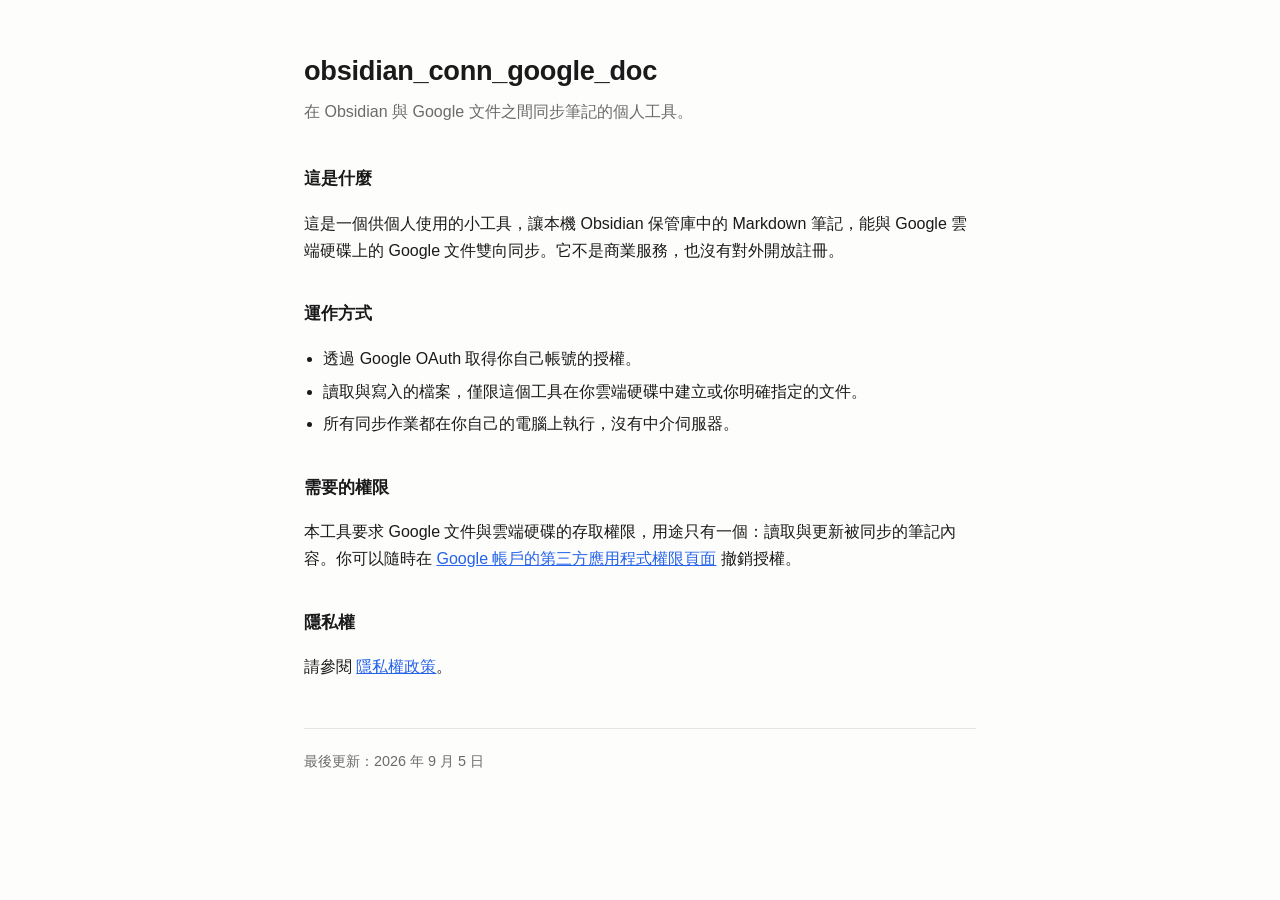
==== commit f2123c4f: "Refactor index.html for layout and styling updates Updated HTML structure and styles for improved la" ====
--- a/index.html
+++ b/index.html
@@ -1,835 +1,55 @@
 <!DOCTYPE html>
-<html lang="zh-Hant-TW">
+<html lang="zh-Hant">
 <head>
-<meta charset="UTF-8">
-<meta name="viewport" content="width=device-width, initial-scale=1, viewport-fit=cover">
-<meta name="theme-color" content="#E9EBE3">
-<meta name="apple-mobile-web-app-capable" content="yes">
-<meta name="apple-mobile-web-app-status-bar-style" content="default">
-<title>打點脆文ㄅ</title>
-
-<link rel="preconnect" href="https://fonts.googleapis.com">
-<link rel="preconnect" href="https://fonts.gstatic.com" crossorigin>
-<link href="https://fonts.googleapis.com/css2?family=IBM+Plex+Mono:wght@400;500;600&family=Noto+Serif+TC:wght@700&display=swap" rel="stylesheet">
-
+<meta charset="utf-8">
+<meta name="viewport" content="width=device-width, initial-scale=1">
+<title>obsidian_conn_google_doc</title>
 <style>
-/* ============================================================
-   稿紙 · 校對台   —   手機優先重寫版
-
-   ⚠️ 游標修正的核心規則（請勿在 #composer 的任何祖先加上）：
-      overflow:hidden + border-radius / -webkit-overflow-scrolling
-      / transform / filter / position:sticky / animation
-      以上都會讓 iOS WebView 把游標畫到別的圖層而看不見。
-      #composer 的祖先鏈刻意保持扁平乾淨。
-   ============================================================ */
-:root{
-  --paper:#E9EBE3;
-  --card:#FFFFFF;
-  --sheet:#F6F7F2;
-  --ink:#1C1E1B;
-  --ink-2:#4A5049;
-  --ink-3:#878D82;
-  --rule:#D3D7CA;
-  --rule-2:#E6E9DE;
-  --grid:#3F6B57;
-  --seal:#A8412F;
-
-  /* 19 全形字 × 16px = 304px。用 16px 是為了讓 iOS 不要自動放大頁面 */
-  --fs:16px;
-  --col:304px;
-
-  --f-display:"Noto Serif TC","Songti TC","Source Han Serif TC","MingLiU",serif;
-  --f-body:"PingFang TC","Noto Sans TC","Microsoft JhengHei","Heiti TC",-apple-system,BlinkMacSystemFont,sans-serif;
-  --f-mono:"IBM Plex Mono",ui-monospace,SFMono-Regular,Menlo,monospace;
-
-  --dock-h:64px;
-  --safe-b:env(safe-area-inset-bottom, 0px);
-}
-
-*{ box-sizing:border-box; -webkit-tap-highlight-color:transparent; }
-
-html{ -webkit-text-size-adjust:100%; text-size-adjust:100%; }
-
-body{
-  margin:0;
-  padding:0 8px calc(var(--dock-h) + var(--safe-b) + 24px);
-  font-family:var(--f-body);
-  color:var(--ink);
-  background-color:var(--paper);
-  background-image:
-    linear-gradient(rgba(63,107,87,.13) 1px, transparent 1px),
-    linear-gradient(90deg, rgba(63,107,87,.13) 1px, transparent 1px);
-  background-size:24px 24px;
-  -webkit-font-smoothing:antialiased;
-  overscroll-behavior-y:none;
-}
-
-.page{ max-width:360px; margin:0 auto; }
-
-::selection{ background:rgba(168,65,47,.14); }
-:focus-visible{ outline:2px solid var(--grid); outline-offset:2px; }
-
-/* ============================================================
-   刊頭
-   ============================================================ */
-.head{
-  display:flex; align-items:center; justify-content:space-between;
-  gap:12px;
-  padding:16px 4px 12px;
-}
-.head-title{
-  font-family:var(--f-display);
-  font-weight:700; font-size:21px;
-  letter-spacing:.06em;
-  margin:0;
-}
-.head-sub{
-  font-family:var(--f-mono);
-  font-size:9.5px; letter-spacing:.18em;
-  color:var(--grid);
-  text-transform:uppercase;
-  margin:3px 0 0;
-}
-.seal{
-  flex-shrink:0;
-  width:34px; height:34px;
-  background:var(--seal);
-  border-radius:3px;
-  display:grid; place-items:center;
-  font-family:var(--f-display);
-  font-weight:700; font-size:17px; color:#fff;
-  box-shadow:inset 0 0 0 1px rgba(255,255,255,.22);
-}
-
-/* ============================================================
-   編輯卡（= 預覽本身）
-   祖先鏈保持乾淨：無 overflow、無圓角裁切、無陰影、無動畫
-   ============================================================ */
-.composer-card{
-  background:var(--card);
-  border:1px solid var(--rule);
-  border-radius:14px;
-  padding:14px 12px 10px;
-}
-
-/* 字尺：每格 1 字，第 5/10/15 格加高，右端朱紅線 = 第 19 字 */
-.ruler-row{
-  display:flex; align-items:flex-end; justify-content:space-between;
-  gap:8px;
-  margin-bottom:12px;
-}
-.ruler{
-  width:100%;
-  max-width:var(--col);
-  height:9px;
-  border-right:1px solid var(--seal);
-  background-repeat:no-repeat;
-  background-position:left bottom, left bottom;
-  background-size:100% 8px, 100% 5px;
-  background-image:
-    repeating-linear-gradient(to right, var(--ink-3) 0 1px, transparent 1px 80px),
-    repeating-linear-gradient(to right, var(--rule) 0 1px, transparent 1px 16px);
-}
-.ruler-cap{
-  font-family:var(--f-mono);
-  font-size:9px; letter-spacing:.1em;
-  color:var(--seal);
-  white-space:nowrap;
-  line-height:1;
-  padding-bottom:1px;
-}
-
-.who{ display:flex; align-items:center; gap:9px; margin-bottom:8px; }
-.avatar{
-  width:32px; height:32px; border-radius:50%;
-  object-fit:cover; background:#EEE;
-  box-shadow:inset 0 0 0 1px rgba(0,0,0,.08);
-  flex-shrink:0;
-}
-.who-name{ font-size:14.5px; font-weight:600; }
-.who-time{ font-size:13px; color:#999; margin-left:auto; }
-
-#composer{
-  display:block;
-  width:100%;
-  max-width:var(--col);
-  min-height:calc(var(--fs) * 1.5 * 3);
-  border:0; outline:0; resize:none;
-  padding:0; margin:0;
-  background:transparent;
-  color:#000;
-  caret-color:#000;              /* 明確指定，避免被繼承成透明 */
-  font-family:var(--f-body);
-  font-size:var(--fs);           /* 16px：iOS 聚焦時不會放大頁面 */
-  line-height:1.5;
-  letter-spacing:0;
-  white-space:pre-wrap;
-  word-break:normal;
-  overflow-wrap:anywhere;        /* 中文任意斷行、英文單字不硬切 */
-  overflow:hidden;               /* 只加在輸入框自己身上，祖先不能加 */
-}
-#composer::placeholder{ color:#9A9A9A; }
-
-.media{
-  display:grid; gap:4px;
-  grid-template-columns:repeat(auto-fill, minmax(72px,1fr));
-  max-width:var(--col);
-  margin-top:10px;
-}
-.media:empty{ display:none; }
-.media-item{ position:relative; aspect-ratio:1/1; }
-.media-item img{
-  width:100%; height:100%;
-  object-fit:cover; border-radius:9px;
-  display:block;
-  box-shadow:inset 0 0 0 1px rgba(0,0,0,.07);
-}
-.media-x{
-  position:absolute; top:4px; right:4px;
-  width:26px; height:26px;
-  border:0; padding:0; margin:0;
-  border-radius:50%;
-  background:rgba(0,0,0,.6);
-  color:#fff; font-size:16px; line-height:1;
-  display:grid; place-items:center;
-  cursor:pointer;
-}
-
-.acts{ display:flex; gap:18px; margin:12px 0 2px; color:#111; }
-.acts svg{ display:block; }
-
-/* ============================================================
-   量測卡
-   ============================================================ */
-.card{
-  background:var(--sheet);
-  border:1px solid var(--rule);
-  border-radius:14px;
-  padding:16px 14px;
-  margin-top:12px;
-}
-.card-head{
-  display:flex; align-items:baseline; justify-content:space-between;
-  gap:10px; margin-bottom:14px;
-}
-.card-title{
-  font-family:var(--f-display);
-  font-weight:700; font-size:14px; letter-spacing:.14em;
-  margin:0;
-}
-.card-note{
-  font-family:var(--f-mono);
-  font-size:9px; letter-spacing:.16em; text-transform:uppercase;
-  color:var(--ink-3);
-}
-
-.stats{ display:flex; gap:8px; }
-.stat{
-  flex:1;
-  background:var(--card);
-  border:1px solid var(--rule-2);
-  border-radius:8px;
-  padding:10px;
-  text-align:center;
-}
-.stat-k{ font-size:10.5px; color:var(--ink-3); letter-spacing:.08em; margin-bottom:4px; }
-.stat-v{
-  font-family:var(--f-mono);
-  font-size:18px; font-weight:500; line-height:1;
-  font-variant-numeric:tabular-nums;
-}
-.stat-v.hot{ color:var(--seal); }
-
-.tags{ display:flex; flex-wrap:wrap; gap:5px; margin-top:12px; }
-.tags:empty{ display:none; }
-.tag{
-  font-family:var(--f-mono);
-  font-size:11.5px;
-  color:var(--grid);
-  background:rgba(63,107,87,.1);
-  border-radius:99px;
-  padding:4px 10px;
-}
-
-/* --- 行寬圖 --- */
-.map-wrap{ position:relative; }
-.map{ position:relative; }
-.map-limit{
-  position:absolute; top:0; bottom:0;
-  left:calc(26px + (100% - 26px) * .9047);   /* 19 / 21 */
-  width:1px; background:var(--seal); opacity:.5;
-  pointer-events:none;
-}
-.row{
-  display:flex; align-items:center; gap:8px;
-  height:22px;                 /* 觸控目標夠大 */
-  border:0; padding:0; margin:0;
-  background:none;
-  width:100%;
-  cursor:pointer;
-  font:inherit;
-  text-align:left;
-}
-.row:active .bar{ opacity:.55; }
-.row-n{
-  font-family:var(--f-mono); font-size:9.5px;
-  color:var(--ink-3); width:18px; text-align:right;
-  font-variant-numeric:tabular-nums; flex-shrink:0;
-}
-.track{ flex:1; height:6px; position:relative; }
-.bar{
-  position:absolute; left:0; top:0; height:100%;
-  background:var(--grid); border-radius:99px; min-width:3px;
-}
-.bar.over{ background:var(--seal); }
-.bar.blank{
-  background:none; height:0; top:3px;
-  border-top:1px dashed var(--rule);
-  width:22px !important; min-width:0; border-radius:0;
-}
-.map-empty{ font-size:12.5px; color:var(--ink-3); line-height:1.7; margin:0; }
-.map-legend{
-  margin-top:12px; font-size:11px; color:var(--ink-3);
-  display:none; align-items:center; gap:7px; line-height:1.5;
-}
-.map-legend.on{ display:flex; }
-.dot{ width:7px; height:7px; border-radius:50%; background:var(--seal); flex-shrink:0; }
-
-/* --- 選項 --- */
-.opt{ display:flex; gap:11px; align-items:flex-start; padding:4px 0; }
-.opt input{
-  appearance:none; -webkit-appearance:none;
-  width:20px; height:20px; flex-shrink:0; margin:0;
-  border:1px solid var(--rule); border-radius:5px;
-  background:var(--card);
-}
-.opt input:checked{
-  background-color:var(--grid); border-color:var(--grid);
-  background-image:url("data:image/svg+xml;utf8,<svg xmlns='http://www.w3.org/2000/svg' viewBox='0 0 12 12'><path d='M2.5 6.2l2.4 2.4 4.6-5' fill='none' stroke='white' stroke-width='1.9' stroke-linecap='round' stroke-linejoin='round'/></svg>");
-  background-size:14px; background-position:center; background-repeat:no-repeat;
-}
-.opt-t{ font-size:12.5px; line-height:1.6; color:var(--ink-2); }
-.opt-t b{ display:block; font-size:13.5px; color:var(--ink); margin-bottom:2px; }
-
-.link-btn{
-  width:100%;
-  background:none; border:0;
-  border-top:1px solid var(--rule-2);
-  margin-top:14px; padding:14px 0 2px;
-  font-family:var(--f-body); font-size:13.5px;
-  color:var(--ink-3);
-  cursor:pointer;
-}
-
-.foot{
-  text-align:center;
-  font-family:var(--f-mono);
-  font-size:9.5px; letter-spacing:.14em;
-  color:var(--ink-3);
-  padding:22px 0 4px;
-}
-
-/* ============================================================
-   底部工具列（拇指區）
-   不是 #composer 的祖先，可以安全使用 fixed
-   ============================================================ */
-.dock{
-  position:fixed;
-  left:0; right:0; bottom:0;
-  height:calc(var(--dock-h) + var(--safe-b));
-  padding:0 12px var(--safe-b);
-  display:flex; align-items:center; gap:10px;
-  background:rgba(233,235,227,.94);
-  border-top:1px solid var(--rule);
-}
-.dock-count{
-  font-family:var(--f-mono);
-  font-size:13px; font-variant-numeric:tabular-nums;
-  color:var(--ink-2);
-  min-width:74px;
-}
-.dock-count b{ font-size:16px; font-weight:600; color:var(--ink); }
-.dock-count.over b, .dock-count.over{ color:var(--seal); }
-
-.icon-btn{
-  width:44px; height:44px; flex-shrink:0;
-  border:1px solid var(--rule); border-radius:10px;
-  background:var(--card);
-  display:grid; place-items:center;
-  cursor:pointer; padding:0;
-}
-.dock-copy{
-  flex:1; height:44px;
-  border:0; border-radius:10px;
-  background:var(--ink); color:#fff;
-  font-family:var(--f-body); font-size:15px; font-weight:600;
-  letter-spacing:.05em;
-  cursor:pointer;
-}
-.dock-copy:active{ opacity:.82; }
-
-/* ============================================================
-   通知
-   ============================================================ */
-.toast{
-  position:fixed; left:12px; right:12px;
-  bottom:calc(var(--dock-h) + var(--safe-b) + 12px);
-  display:flex; align-items:center; gap:12px;
-  background:var(--ink); color:#fff;
-  padding:12px 12px 12px 16px;
-  border-radius:12px;
-  font-size:13.5px;
-  opacity:0; pointer-events:none;
-  transition:opacity .18s ease;
-  z-index:50;
-}
-.toast.on{ opacity:1; pointer-events:auto; }
-.toast-txt{ flex:1; }
-.toast-undo{
-  border:0; border-radius:8px;
-  background:rgba(255,255,255,.16); color:#fff;
-  font-family:var(--f-body); font-size:13px; font-weight:600;
-  padding:8px 14px; cursor:pointer;
-  display:none;
-}
-.toast-undo.on{ display:block; }
-
-.sr{ position:absolute; width:1px; height:1px; overflow:hidden; clip:rect(0,0,0,0); }
-
-@media (min-width:420px){
-  .page{ max-width:380px; }
-}
-@media (prefers-reduced-motion:reduce){
-  *{ transition-duration:.001ms !important; }
-}
+  :root { color-scheme: light dark; }
+  body {
+    margin: 0 auto; padding: 3rem 1.25rem 5rem; max-width: 42rem;
+    font: 16px/1.7 -apple-system, BlinkMacSystemFont, "Segoe UI", "Noto Sans TC", sans-serif;
+    color: #1a1a1a; background: #fdfdfc;
+  }
+  h1 { font-size: 1.7rem; margin: 0 0 .25rem; letter-spacing: -.01em; }
+  .sub { color: #6b6b6b; margin: 0 0 2.5rem; }
+  h2 { font-size: 1.05rem; margin: 2.25rem 0 .6rem; }
+  ul { padding-left: 1.2rem; }
+  li { margin: .35rem 0; }
+  a { color: #2563eb; }
+  footer { margin-top: 3rem; padding-top: 1.25rem; border-top: 1px solid #e5e5e3; color: #6b6b6b; font-size: .9rem; }
+  @media (prefers-color-scheme: dark) {
+    body { color: #e8e8e6; background: #161614; }
+    .sub, footer { color: #9a9a96; }
+    footer { border-top-color: #2e2e2b; }
+    a { color: #7aa7ff; }
+  }
 </style>
 </head>
-
 <body>
 
-<div class="page">
+<h1>obsidian_conn_google_doc</h1>
+<p class="sub">在 Obsidian 與 Google 文件之間同步筆記的個人工具。</p>
 
-  <header class="head">
-    <div>
-      <h1 class="head-title">打點脆文ㄅ</h1>
-      <p class="head-sub">19 全形字 · 逐行校對</p>
-    </div>
-    <div class="seal" aria-hidden="true">校</div>
-  </header>
+<h2>這是什麼</h2>
+<p>這是一個供個人使用的小工具，讓本機 Obsidian 保管庫中的 Markdown 筆記，能與 Google 雲端硬碟上的 Google 文件雙向同步。它不是商業服務，也沒有對外開放註冊。</p>
 
-  <!-- ===== 編輯卡（同時就是預覽） ===== -->
-  <main class="composer-card">
+<h2>運作方式</h2>
+<ul>
+  <li>透過 Google OAuth 取得你自己帳號的授權。</li>
+  <li>讀取與寫入的檔案，僅限這個工具在你雲端硬碟中建立或你明確指定的文件。</li>
+  <li>所有同步作業都在你自己的電腦上執行，沒有中介伺服器。</li>
+</ul>
 
-    <div class="ruler-row">
-      <div class="ruler" aria-hidden="true"></div>
-      <span class="ruler-cap">19 字換行</span>
-    </div>
+<h2>需要的權限</h2>
+<p>本工具要求 Google 文件與雲端硬碟的存取權限，用途只有一個：讀取與更新被同步的筆記內容。你可以隨時在 <a href="https://myaccount.google.com/permissions">Google 帳戶的第三方應用程式權限頁面</a> 撤銷授權。</p>
 
-    <div class="who">
-      <img id="avatar" class="avatar" src="head_icon.jpg" alt="你的頭貼">
-      <span class="who-name">you</span>
-      <span class="who-time">剛剛</span>
-    </div>
+<h2>隱私權</h2>
+<p>請參閱 <a href="./privacy.html">隱私權政策</a>。</p>
 
-    <label for="composer" class="sr">貼文內容</label>
-    <textarea id="composer"
-              placeholder="有什麼新鮮事？"
-              rows="3"
-              autocapitalize="none"
-              autocorrect="off"
-              spellcheck="false"
-              enterkeyhint="enter"></textarea>
+<footer>
+  最後更新：2026 年 9 月 5 日
+</footer>
 
-    <div id="media" class="media"></div>
-
-    <div class="acts" aria-hidden="true">
-      <svg width="21" height="21" viewBox="0 0 24 24" fill="none" stroke="currentColor" stroke-width="1.7" stroke-linecap="round" stroke-linejoin="round"><path d="M20.8 8.6c0 4.9-8.8 10.2-8.8 10.2S3.2 13.5 3.2 8.6a4.6 4.6 0 018.8-1.8 4.6 4.6 0 018.8 1.8z"/></svg>
-      <svg width="21" height="21" viewBox="0 0 24 24" fill="none" stroke="currentColor" stroke-width="1.7" stroke-linecap="round" stroke-linejoin="round"><path d="M20.5 11.6a8.1 8.1 0 01-11.3 7.4L3.5 20.5l1.5-5.6a8.1 8.1 0 1115.5-3.3z"/></svg>
-      <svg width="21" height="21" viewBox="0 0 24 24" fill="none" stroke="currentColor" stroke-width="1.7" stroke-linecap="round" stroke-linejoin="round"><path d="M17 2.5l4 4-4 4"/><path d="M3 12.5v-2a4 4 0 014-4h14"/><path d="M7 21.5l-4-4 4-4"/><path d="M21 11.5v2a4 4 0 01-4 4H3"/></svg>
-      <svg width="21" height="21" viewBox="0 0 24 24" fill="none" stroke="currentColor" stroke-width="1.7" stroke-linecap="round" stroke-linejoin="round"><path d="M21.5 2.5L11 13"/><path d="M21.5 2.5l-6.7 19-3.8-8.5-8.5-3.8 19-6.7z"/></svg>
-    </div>
-  </main>
-
-  <!-- ===== 量測 ===== -->
-  <section class="card">
-    <div class="card-head">
-      <h2 class="card-title">量測</h2>
-      <span class="card-note">Count</span>
-    </div>
-    <div class="stats">
-      <div class="stat"><div class="stat-k">行數</div><div class="stat-v" id="s-line">0</div></div>
-      <div class="stat"><div class="stat-k">段落</div><div class="stat-v" id="s-para">0</div></div>
-      <div class="stat"><div class="stat-k">爆行</div><div class="stat-v" id="s-over">0</div></div>
-      <div class="stat"><div class="stat-k">標籤</div><div class="stat-v" id="s-tag">0</div></div>
-    </div>
-    <div class="tags" id="tags"></div>
-  </section>
-
-  <section class="card">
-    <div class="card-head">
-      <h2 class="card-title">行寬圖</h2>
-      <span class="card-note">Line Map</span>
-    </div>
-    <div class="map-wrap">
-      <div class="map" id="map"><p class="map-empty">開始打字，這裡會畫出每一行。點一下可以跳到那行。</p></div>
-      <div class="map-limit" id="map-limit" hidden></div>
-    </div>
-    <div class="map-legend" id="legend">
-      <span class="dot"></span><span>紅線右側代表這行會被折下去。</span>
-    </div>
-  </section>
-
-  <section class="card">
-    <div class="card-head">
-      <h2 class="card-title">送出</h2>
-      <span class="card-note">Export</span>
-    </div>
-    <label class="opt">
-      <input type="checkbox" id="opt-zwsp" checked>
-      <span class="opt-t">
-        <b>保留空行</b>
-        Threads 會吃掉連續空行。開啟後複製時夾帶隱形字元，貼過去排版不變。
-      </span>
-    </label>
-    <button class="link-btn" id="btn-clear" type="button">清空全部</button>
-  </section>
-
-  <p class="foot">375 PX · 19 CHARS · PROOF SHEET</p>
-</div>
-
-<!-- ===== 底部工具列 ===== -->
-<div class="dock">
-  <span class="dock-count" id="dock-count"><b>0</b> / 500</span>
-  <input type="file" id="file" accept="image/*" multiple hidden>
-  <button class="icon-btn" id="btn-img" type="button" aria-label="加入圖片">
-    <svg width="21" height="21" viewBox="0 0 24 24" fill="none" stroke="#1C1E1B" stroke-width="1.7" stroke-linecap="round" stroke-linejoin="round"><rect x="3" y="4.5" width="18" height="15" rx="2.5"/><circle cx="8.5" cy="10" r="1.6"/><path d="M21 15.5l-5-4.5-9 8.5"/></svg>
-  </button>
-  <button class="dock-copy" id="btn-copy" type="button">複製貼文</button>
-</div>
-
-<div class="toast" id="toast" role="status" aria-live="polite">
-  <span class="toast-txt" id="toast-txt"></span>
-  <button class="toast-undo" id="toast-undo" type="button">復原</button>
-</div>
-
-<script>
-'use strict';
-
-var MAX_CHARS = 500, MAX_IMG = 10, LINE_W = 19, MAP_MAX = 21, ZWSP = '\u200B';
-
-var AVATAR_FALLBACK = 'data:image/svg+xml;utf8,' + encodeURIComponent(
-  '<svg xmlns="http://www.w3.org/2000/svg" viewBox="0 0 36 36">' +
-  '<rect width="36" height="36" fill="#E4E6EB"/>' +
-  '<circle cx="18" cy="14" r="6" fill="#B0B3B8"/>' +
-  '<path d="M6 34c0-6.6 5.4-10 12-10s12 3.4 12 10z" fill="#B0B3B8"/></svg>');
-
-var $ = function(id){ return document.getElementById(id); };
-var composer = $('composer');
-var images = [], snapshot = null, toastTimer = null, pending = false;
-
-/* ============================================================
-   字寬：全形 1 位、半形 0.5 位
-   ============================================================ */
-var WIDE = [[0x1100,0x115F],[0x2E80,0x303E],[0x3041,0x33FF],[0x3400,0x4DBF],
-            [0x4E00,0x9FFF],[0xA000,0xA4CF],[0xAC00,0xD7A3],[0xF900,0xFAFF],
-            [0xFE10,0xFE19],[0xFE30,0xFE6F],[0xFF00,0xFF60],[0xFFE0,0xFFE6],
-            [0x2600,0x27BF],[0x1F300,0x1FAFF],[0x20000,0x3FFFD]];
-
-function wide(cp){
-  for (var i=0;i<WIDE.length;i++) if (cp>=WIDE[i][0] && cp<=WIDE[i][1]) return true;
-  return false;
-}
-function width(str){
-  var w = 0;
-  for (var ch of str){
-    var cp = ch.codePointAt(0);
-    if (cp===0x200B || cp===0xFE0F || cp===0x200D) continue;
-    w += wide(cp) ? 1 : 0.5;
-  }
-  return w;
-}
-
-var seg = (window.Intl && Intl.Segmenter)
-  ? new Intl.Segmenter('zh-Hant',{granularity:'grapheme'}) : null;
-
-function countChars(s){
-  if (!s) return 0;
-  if (seg){ var n=0; for (var _ of seg.segment(s)) n++; return n; }
-  return Array.from(s).length;
-}
-
-/* ============================================================
-   輸入：長高必須同步做，統計丟到下一幀
-   ============================================================ */
-function grow(){
-  composer.style.height = '0px';
-  composer.style.height = composer.scrollHeight + 'px';
-}
-
-function onInput(){
-  grow();                        // 同步：不做的話文字會被蓋住
-  if (pending) return;
-  pending = true;
-  requestAnimationFrame(function(){ pending = false; render(); });
-}
-
-/* ============================================================
-   渲染
-   ============================================================ */
-function render(){
-  var text = composer.value;
-  var chars = countChars(text);
-  var over = chars > MAX_CHARS;
-
-  var dc = $('dock-count');
-  dc.innerHTML = '<b>' + chars + '</b> / ' + MAX_CHARS;
-  dc.classList.toggle('over', over);
-
-  var lines = text.length === 0 ? [] : text.split(/\r\n|\r|\n/);
-  var widths = lines.map(width);
-  var overLines = widths.filter(function(w){ return w > LINE_W; }).length;
-
-  $('s-line').textContent = lines.length;
-  $('s-para').textContent = lines.filter(function(l){ return l.trim() !== ''; }).length;
-  $('s-tag').textContent = (text.match(/#[\w\u4E00-\u9FFF\u3400-\u4DBF]+/g) || []).length;
-
-  var so = $('s-over');
-  so.textContent = overLines;
-  so.classList.toggle('hot', overLines > 0);
-
-  renderTags(text);
-  renderMap(lines, widths, overLines);
-}
-
-function renderTags(text){
-  var tags = text.match(/#[\w\u4E00-\u9FFF\u3400-\u4DBF]+/g) || [];
-  var uniq = [], frag = document.createDocumentFragment();
-  tags.forEach(function(t){ if (uniq.indexOf(t) < 0) uniq.push(t); });
-  uniq.slice(0,12).forEach(function(t){
-    var s = document.createElement('span');
-    s.className = 'tag'; s.textContent = t;
-    frag.appendChild(s);
-  });
-  $('tags').replaceChildren(frag);
-}
-
-function renderMap(lines, widths, overLines){
-  var map = $('map'), limit = $('map-limit');
-
-  if (lines.length === 0){
-    var p = document.createElement('p');
-    p.className = 'map-empty';
-    p.textContent = '開始打字，這裡會畫出每一行。點一下可以跳到那行。';
-    map.replaceChildren(p);
-    limit.hidden = true;
-    $('legend').classList.remove('on');
-    return;
-  }
-
-  limit.hidden = false;
-  var frag = document.createDocumentFragment(), offset = 0;
-
-  lines.forEach(function(line, i){
-    var w = widths[i], isOver = w > LINE_W;
-    var start = offset;
-    offset += line.length + 1;
-
-    var row = document.createElement('button');
-    row.type = 'button';
-    row.className = 'row';
-    row.setAttribute('aria-label', '跳到第 ' + (i+1) + ' 行，' + w + ' 全形位');
-    row.addEventListener('click', jumpTo.bind(null, start, start + line.length));
-
-    var n = document.createElement('span');
-    n.className = 'row-n'; n.textContent = i + 1;
-
-    var track = document.createElement('span');
-    track.className = 'track';
-
-    var bar = document.createElement('span');
-    bar.className = 'bar' + (isOver ? ' over' : '') + (w === 0 ? ' blank' : '');
-    bar.style.width = Math.min(w / MAP_MAX, 1) * 100 + '%';
-
-    track.appendChild(bar);
-    row.appendChild(n); row.appendChild(track);
-    frag.appendChild(row);
-  });
-
-  map.replaceChildren(frag);
-  $('legend').classList.toggle('on', overLines > 0);
-}
-
-function jumpTo(start, end){
-  composer.focus();
-  try { composer.setSelectionRange(start, end); } catch (e) {}
-}
-
-/* ============================================================
-   圖片
-   ============================================================ */
-function addFiles(list){
-  var picked = Array.prototype.filter.call(list, function(f){
-    return f.type.indexOf('image/') === 0;
-  });
-  if (!picked.length) return;
-
-  var room = MAX_IMG - images.length;
-  picked.slice(0, room).forEach(function(f){
-    images.push({ url: URL.createObjectURL(f), name: f.name });
-  });
-  renderMedia();
-
-  if (picked.length > room){
-    toast(room === 0
-      ? '已經有 ' + MAX_IMG + ' 張了，先移除幾張再加。'
-      : '上限 ' + MAX_IMG + ' 張，這次加了 ' + room + ' 張。');
-  }
-}
-
-function renderMedia(){
-  var frag = document.createDocumentFragment();
-  images.forEach(function(img, i){
-    var item = document.createElement('div');
-    item.className = 'media-item';
-
-    var pic = document.createElement('img');
-    pic.src = img.url; pic.alt = img.name || '已加入的圖片';
-
-    var x = document.createElement('button');
-    x.type = 'button'; x.className = 'media-x';
-    x.innerHTML = '&times;';
-    x.setAttribute('aria-label', '移除第 ' + (i+1) + ' 張圖片');
-    x.addEventListener('click', removeImage.bind(null, i));
-
-    item.appendChild(pic); item.appendChild(x);
-    frag.appendChild(item);
-  });
-  $('media').replaceChildren(frag);
-}
-
-function removeImage(i){
-  URL.revokeObjectURL(images[i].url);
-  images.splice(i, 1);
-  renderMedia();
-}
-
-/* ============================================================
-   複製 / 清空
-   ============================================================ */
-function copyPost(){
-  var raw = composer.value;
-  if (raw.trim() === ''){ toast('還沒有內容可以複製。'); composer.focus(); return; }
-
-  var out = raw.replace(/\r\n/g, '\n');
-  if ($('opt-zwsp').checked) out = out.replace(/\n/g, '\n' + ZWSP);
-
-  var done = function(){ toast($('opt-zwsp').checked ? '已複製，空行保留。' : '已複製。'); };
-
-  if (navigator.clipboard && window.isSecureContext){
-    navigator.clipboard.writeText(out).then(done, function(){ legacy(out, done); });
-  } else {
-    legacy(out, done);
-  }
-}
-
-function legacy(text, done){
-  var ta = document.createElement('textarea');
-  ta.value = text;
-  ta.setAttribute('readonly','');
-  ta.style.cssText = 'position:fixed;top:0;left:-9999px;opacity:0';
-  document.body.appendChild(ta);
-  ta.select();
-  ta.setSelectionRange(0, text.length);
-  var ok = false;
-  try { ok = document.execCommand('copy'); } catch (e) {}
-  document.body.removeChild(ta);
-  ok ? done() : toast('複製沒成功，請長按輸入框手動選取。');
-}
-
-function clearAll(){
-  if (composer.value === '' && images.length === 0) return;
-  snapshot = { text: composer.value, images: images.slice() };
-  composer.value = '';
-  images = [];
-  renderMedia(); grow(); render();
-  toast('已清空。', true);
-}
-
-function undo(){
-  if (!snapshot) return;
-  composer.value = snapshot.text;
-  images = snapshot.images;
-  snapshot = null;
-  renderMedia(); grow(); render();
-  hideToast();
-}
-
-/* ============================================================
-   通知
-   ============================================================ */
-function toast(msg, undoable){
-  clearTimeout(toastTimer);
-  $('toast-txt').textContent = msg;
-  $('toast-undo').classList.toggle('on', !!undoable);
-  $('toast').classList.add('on');
-  toastTimer = setTimeout(hideToast, undoable ? 6000 : 2600);
-}
-function hideToast(){
-  clearTimeout(toastTimer);
-  $('toast').classList.remove('on');
-}
-
-/* ============================================================
-   鍵盤開啟時把工具列頂上來
-   ============================================================ */
-function followKeyboard(){
-  var vv = window.visualViewport;
-  if (!vv) return;
-  var gap = Math.max(0, window.innerHeight - vv.height - vv.offsetTop);
-  document.documentElement.style.setProperty('--safe-b',
-    gap > 0 ? gap + 'px' : 'env(safe-area-inset-bottom, 0px)');
-}
-
-/* ============================================================
-   啟動
-   ============================================================ */
-(function init(){
-  var av = $('avatar');
-  av.addEventListener('error', function(){ this.src = AVATAR_FALLBACK; });
-  if (av.complete && av.naturalWidth === 0) av.src = AVATAR_FALLBACK;
-
-  composer.addEventListener('input', onInput);
-
-  $('btn-copy').addEventListener('click', copyPost);
-  $('btn-clear').addEventListener('click', clearAll);
-  $('toast-undo').addEventListener('click', undo);
-  $('btn-img').addEventListener('click', function(){ $('file').click(); });
-  $('file').addEventListener('change', function(e){
-    addFiles(e.target.files); e.target.value = '';
-  });
-  $('opt-zwsp').addEventListener('change', function(){
-    toast(this.checked ? '複製時會保留空行。' : '複製時使用原始換行。');
-  });
-
-  document.addEventListener('paste', function(e){
-    if (e.clipboardData && e.clipboardData.files.length){
-      e.preventDefault();
-      addFiles(e.clipboardData.files);
-    }
-  });
-
-  document.addEventListener('keydown', function(e){
-    if ((e.metaKey || e.ctrlKey) && e.key === 'Enter'){ e.preventDefault(); copyPost(); }
-  });
-
-  if (window.visualViewport){
-    window.visualViewport.addEventListener('resize', followKeyboard);
-    window.visualViewport.addEventListener('scroll', followKeyboard);
-  }
-
-  grow();
-  render();
-})();
-</script>
 </body>
 </html>
